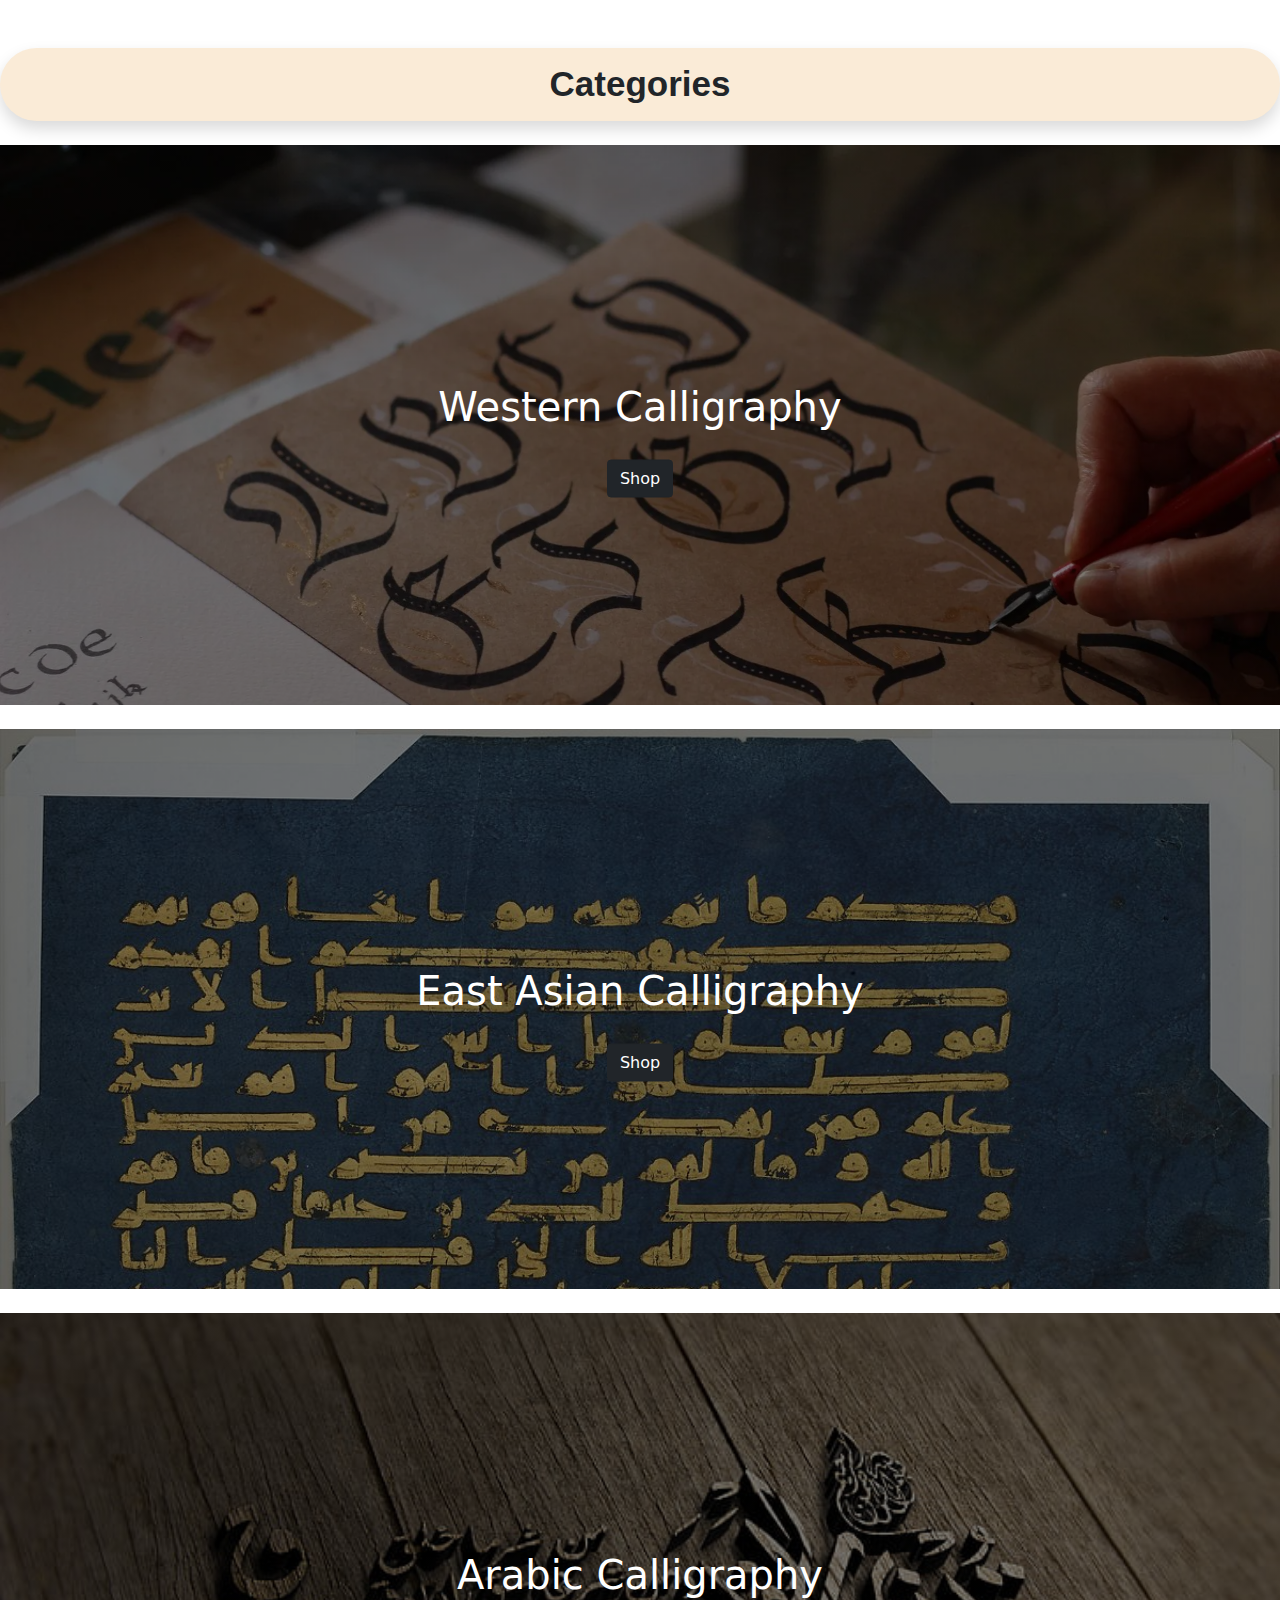
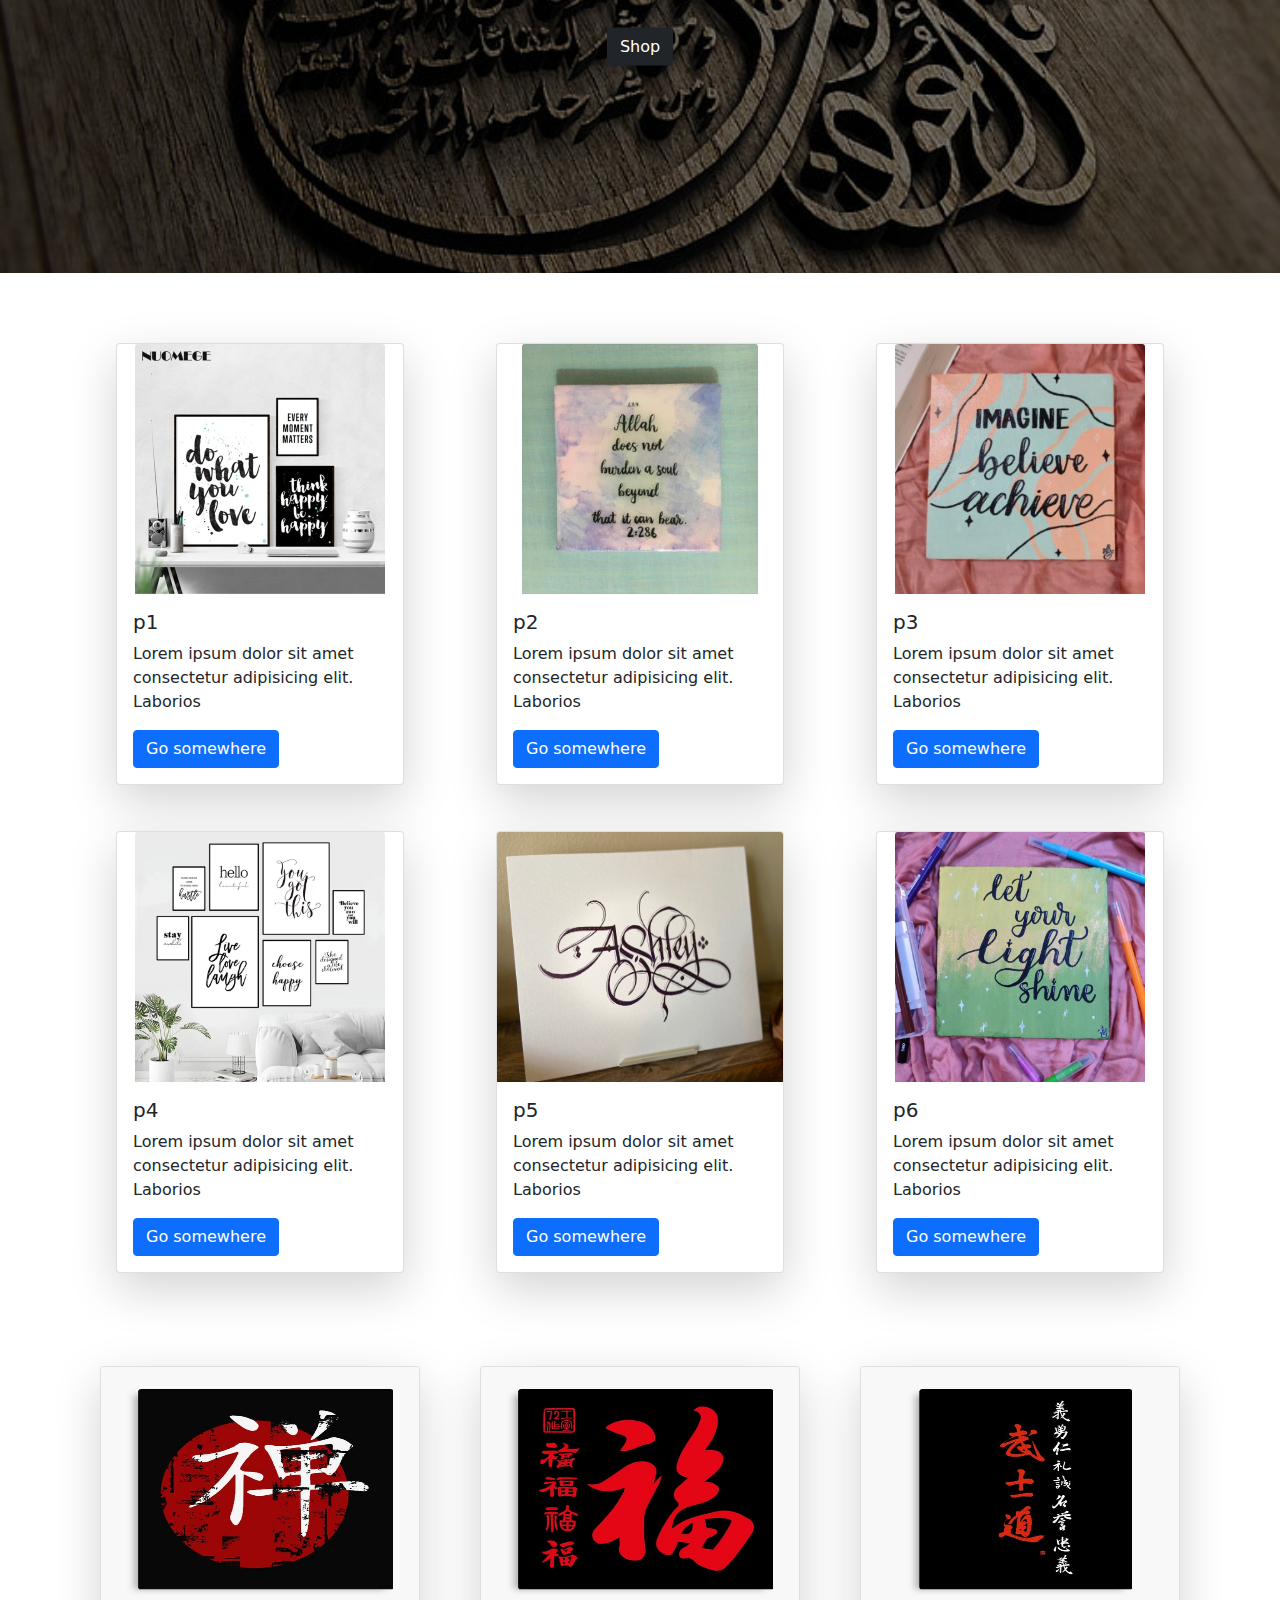
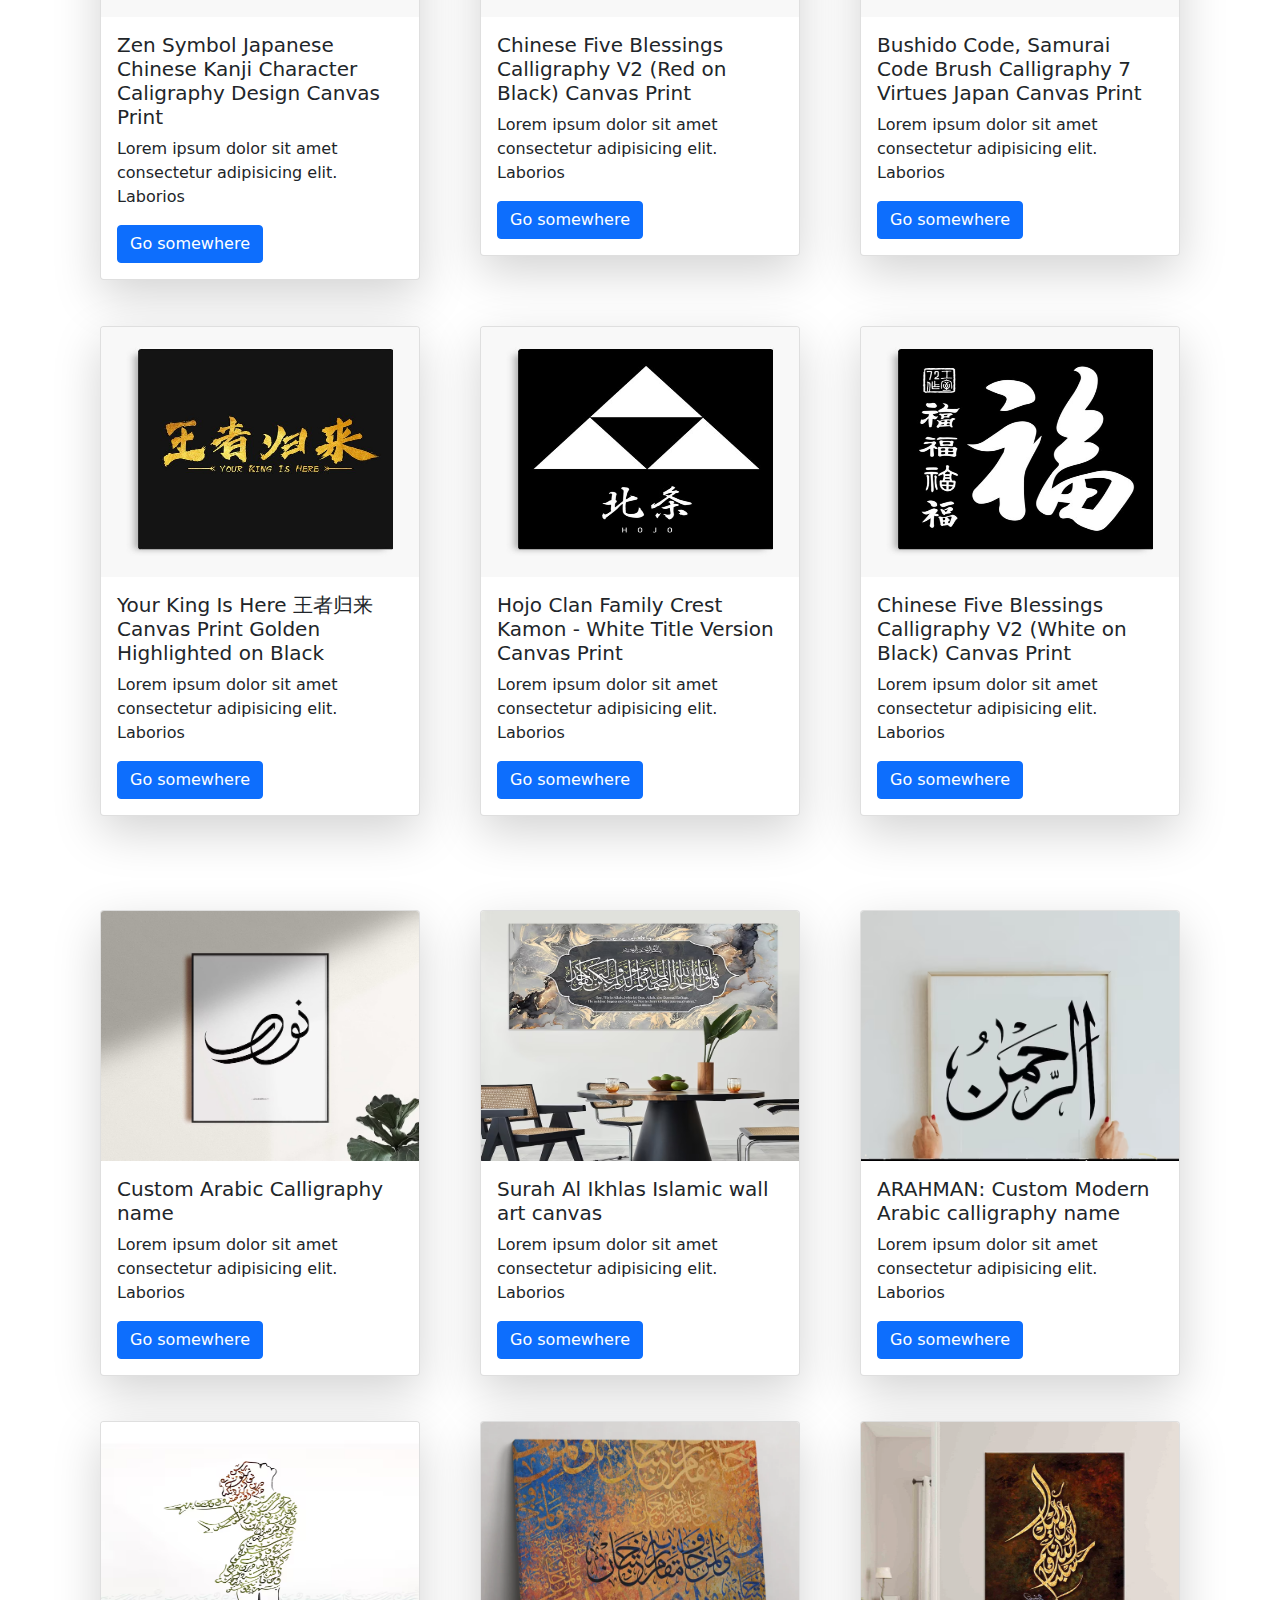
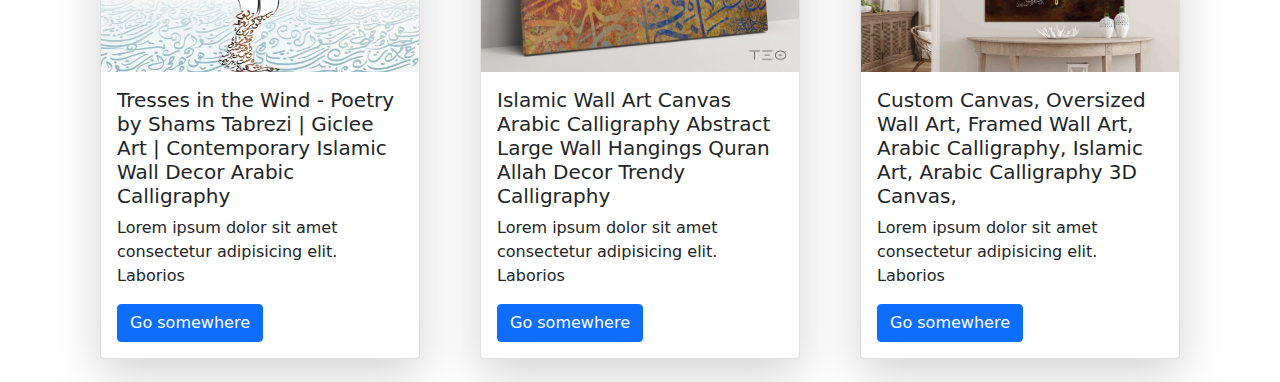
==== index.html @ f590563f "k" ====
<!DOCTYPE html>
<html lang="en">
  <head>
    <meta charset="UTF-8" />
    <meta http-equiv="X-UA-Compatible" content="IE=edge" />
    <meta name="viewport" content="width=device-width, initial-scale=1.0" />
    <title>Cards</title>
    <link rel="stylesheet" href="style.css">
    <link rel="stylesheet" href="bootstrap-5.0.2-dist/css/bootstrap.min.css" />
    <script src="jquery-3.5.1.min.js"></script>
    <script src="https://code.jquery.com/jquery-3.5.1.min.js"></script>
    <script src="bootstrap-5.0.2-dist/js/bootstrap.min.js"></script>
  </head>
  <body>
      <!-- categories start -->
      <section>
        <div class="mt-5 coniner-fluid">
          <div class="head text-center shadow"><b>Categories</b></div>
          <div class="west mt-4 text-center p-5" id="a"><div class="cont"><h1>Western Calligraphy</h1>
            <button class="btn btn-dark">Shop</button></div>
          </div>
          <div class="east mt-4 text-center p-5" id="a"><div class="cont"><h1>East Asian Calligraphy</h1>
          <button  class="btn btn-dark">Shop</button></div>
        </div>
          <div class="arab mt-4 text-center p-5" id="a"><div class="cont"><h1>Arabic Calligraphy</h1>
          <button class="btn btn-dark">Shop</button></div>
        </div>
      </div>
      </section>
      <!-- categories end -->
    <!-- western calligraphy cards start-->
    <section>
      <div class="container mt-5">
        <div class="row" id="card1"></div>
      </div>
      <script>
        $.getJSON("./data/main1.json", (array1)=>{
          let cards1 = document.querySelector("#card1");
        for (let i = 0; i<array1.length; i++) {
          cards1.innerHTML +=
            ` <div class="col-md-4 col-sm-6 pd">
                        <div class="card shadow-lg crs" style="width: 18rem;">
                            <div class="zoom">
        <img src="`+ array1[i].image +
            `" class="card-img-top w-100" style="height:250px" alt="...">
        </div>
        <div class="card-body">
          <h5 class="card-title">` +array1[i].name +
            `</h5>
          <p class="card-text">` + array1[i].des +
            `</p>
          <a class="btn btn-primary">Go somewhere</a>
        </div>
      </div>
      </div>`
        }
        })
      </script>
    </section>
    <!-- western calligraphy cards end -->

    <!-- eastasian calligraphy cards start-->
    <section>
      <div class="container mt-5">
        <div class="row" id="card2"></div>
      </div>
      <script>
        $.getJSON("./data/main2.json", (array2) => {
          let cards2 = document.querySelector("#card2");
          for (let i = 0; i < array2.length; i++) {
            cards2.innerHTML +=
              ` <div class="col-md-4 col-sm-6 pd">
                            <div class="card shadow-lg crs" style="width: 20rem;">
            <img src="` + array2[i].image +
              `" class="card-img-top" style="height:250px" alt="...">
            <div class="card-body">
              <h5 class="card-title">` + array2[i].name +
              `</h5>
              <p class="card-text">` + array2[i].des +
              `</p>
              <a class="btn btn-primary">Go somewhere</a>
            </div>
          </div>
          </div>`;
          }
        });
      </script>
    </section>
    <!-- eastasian calligraphy cards end -->

    <!-- arabic calligraphy cards atart-->
    <section>
      <div class="container mt-5">
        <div class="row" id="card3"></div>
      </div>
      <script>
        $.getJSON("./data/main3.json" , (array3)=>{
          let cards3 = document.querySelector("#card3");
        for (let i = 0; i < array3.length; i++) {
          cards3.innerHTML +=
            ` <div class="col-md-4 col-sm-6 pd">
                            <div class="card shadow-lg crs" style="width: 20rem;">
            <img src="` + array3[i].image +
            `" class="card-img-top" style="height:250px" alt="...">
            <div class="card-body">
              <h5 class="card-title">` + array3[i].name +
            `</h5>
              <p class="card-text">` + array3[i].des +
            `</p>
              <a class="btn btn-primary">Go somewhere</a>
            </div>
          </div>
          </div>`;
        }
        });
        // arabic calligraphy cards end //
       
      </script>
    </section>
  </body>
</html>
---- style.css ----
/* categories css start */
/* html{
    scroll-behavior: smooth;
} */
.head{
    background-color: antiquewhite;
    padding: 10px;
    font-size: 35px;
    font-family: Arial, Helvetica, sans-serif;
    border-radius: 100px;
}
#a{
    /* height: 12rem; */
    /* background-color: blue; */
    height: 35rem;
    background-repeat: no-repeat;
    background-size: cover;
    color:white;
   
}
.west{
    /* background-color: rgb(47, 47, 110); */
    background-image: linear-gradient(rgba(0, 0, 0, 0.5), rgba(0, 0, 0, 0.5)),url('images/west/west.jpg');
    font-size: 50px;
}
.east{
    background-image: linear-gradient(rgba(0, 0, 0, 0.5), rgba(0, 0, 0, 0.5)),url('images/eastasian/east.jpeg');
    font-size: 50px;
}
.arab{
    background-image: linear-gradient(rgba(0, 0, 0, 0.5), rgba(0, 0, 0, 0.5)),url('images/arab/arab.jpg');
    font-size: 50px;
}
.cont{
    position: relative;
    top: 55%;
    left: 50%;
    transform: translate(-50%,-50%);
}
/* .cont2{
    position: relative;
    left: 90%;
} */
 /* categories css end */
 /* cards css start */
 /* .cont{
    padding: 16%;
    position: relative;
    top: 30%;
    background-color: rgb(77, 86, 94);
    height: 20%;
 } */
* {
    margin: 0 auto;
  }
  .crs {
    border-radius: 10px;
    /* border: 1px solid peachpuff; */
    /* position: relative; */
    background-color: beige;
  }
  .pd {
    padding: 2%;
  }
  .zoom:hover{
        /* -ms-transform: scale(1.2); 
        -webkit-transform: scale(1.2); */
         transform: scale(1.1);
         transition: transform 0.25s;
    }
    /* cards css end */
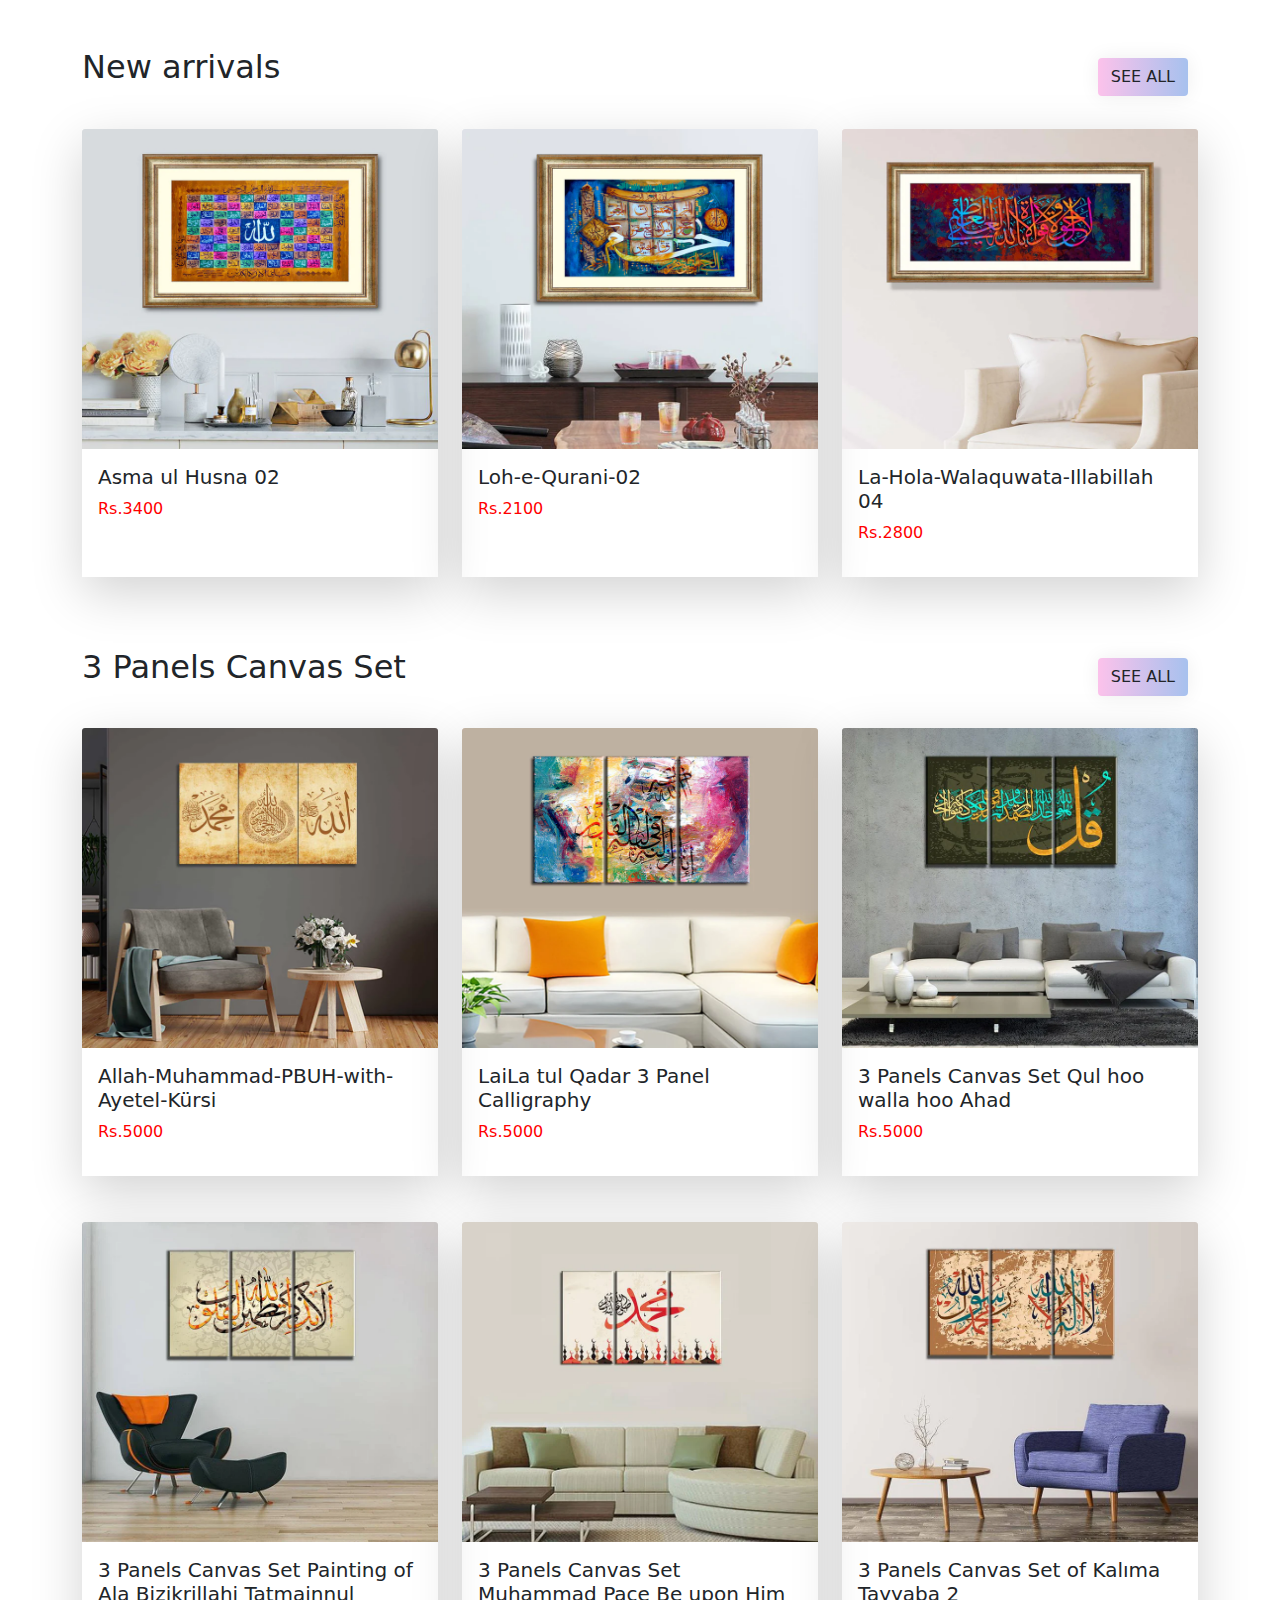
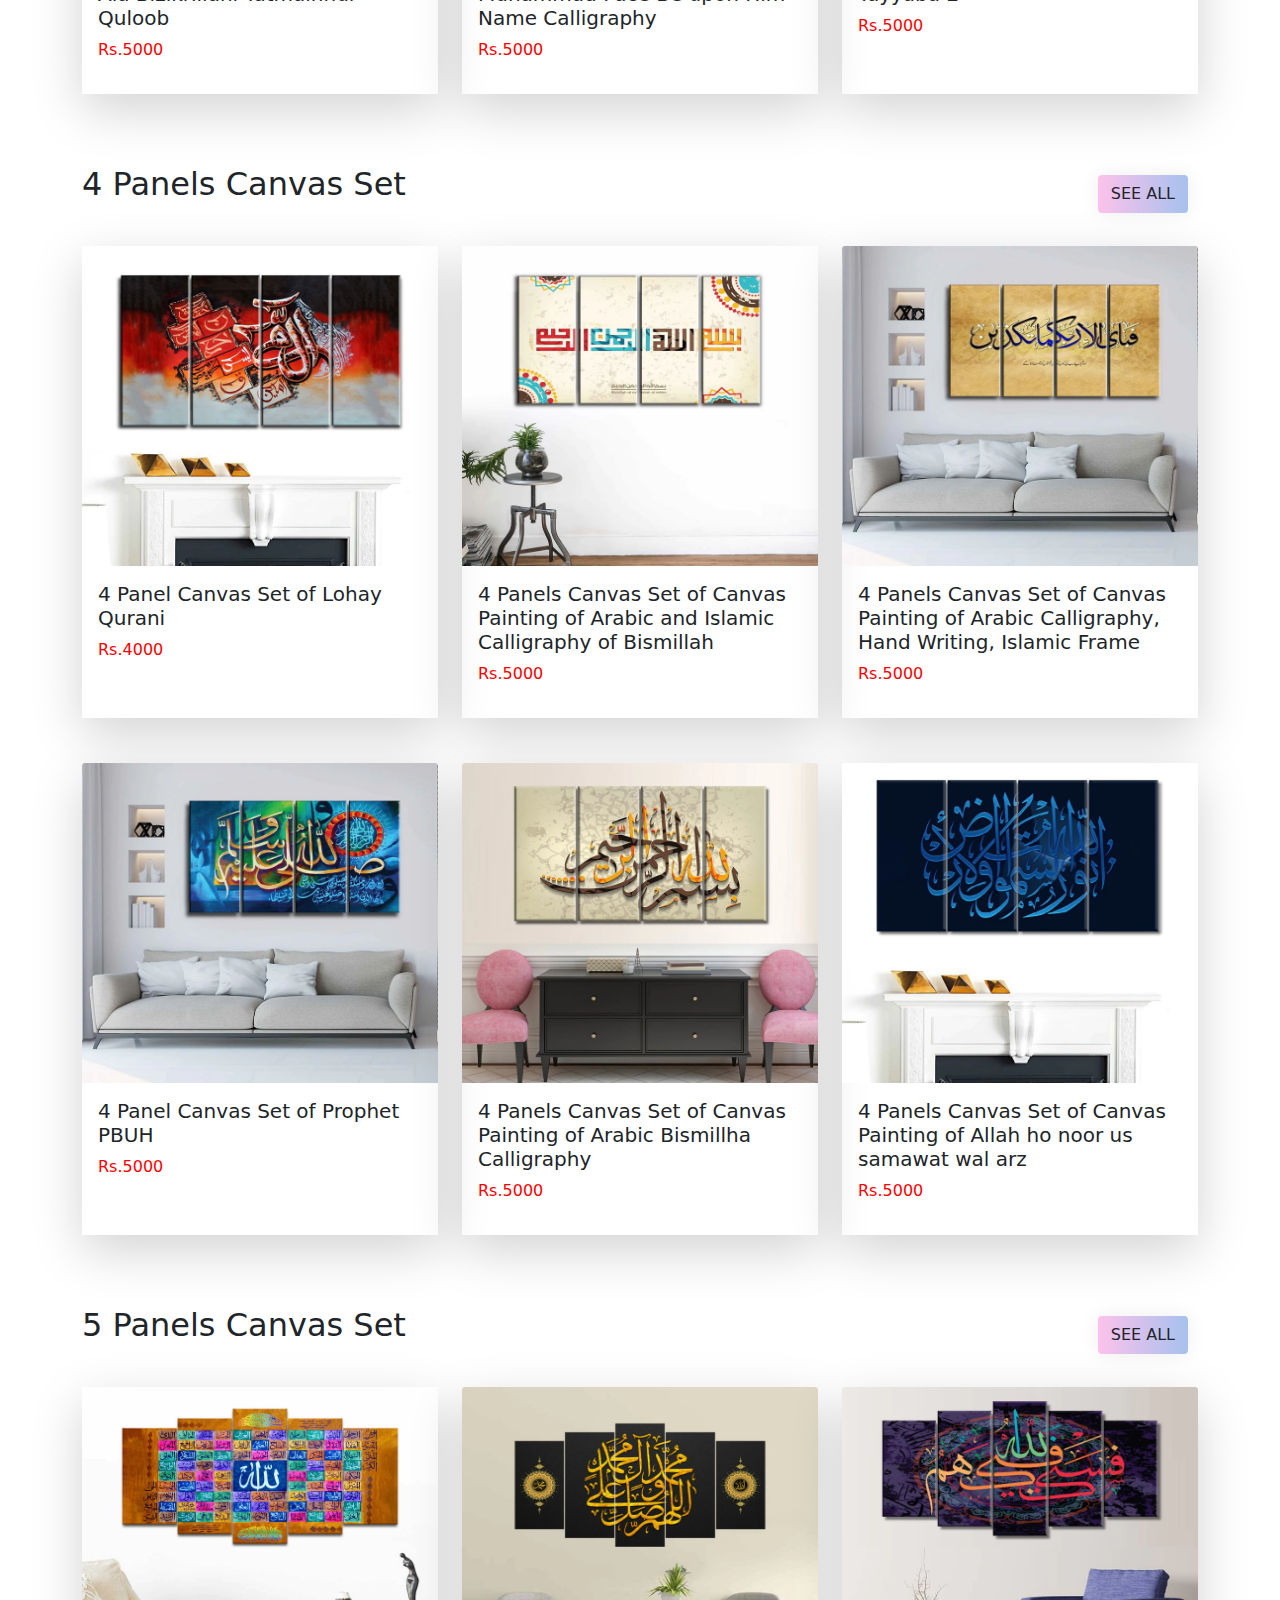
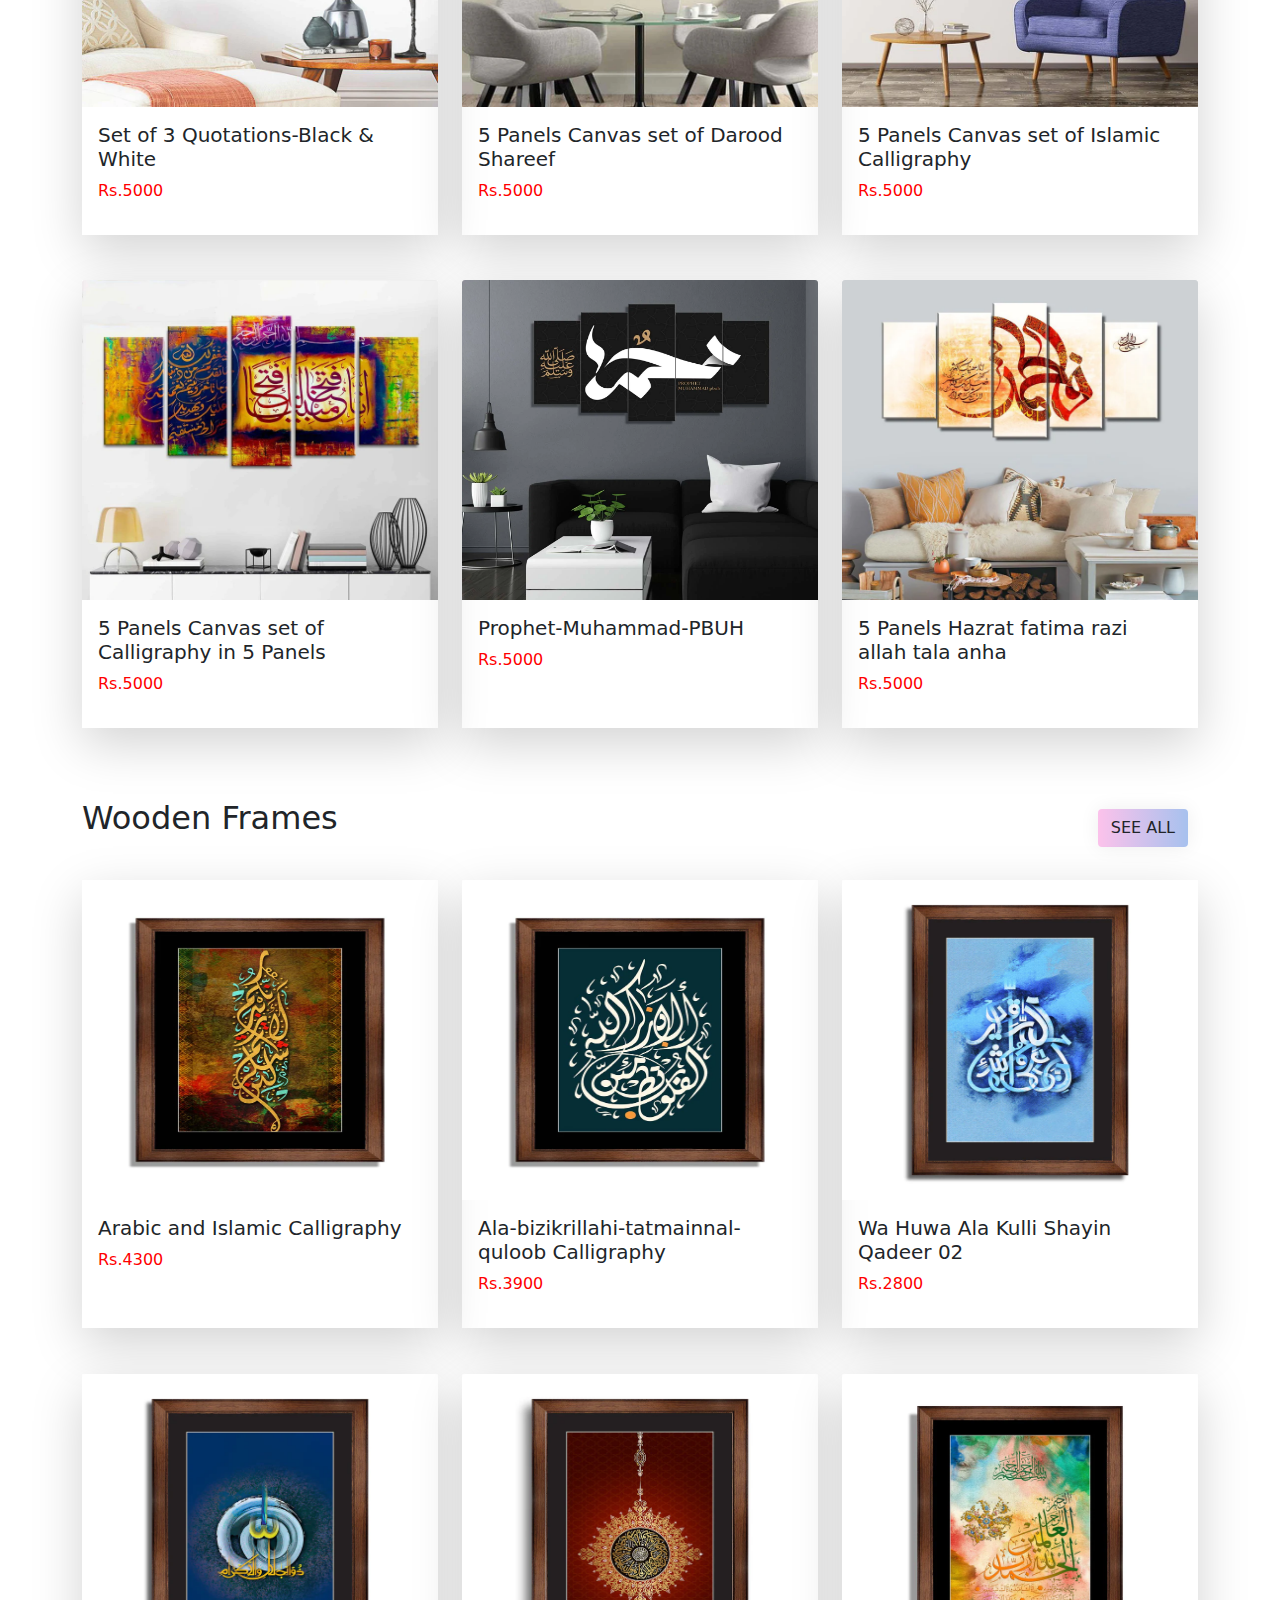
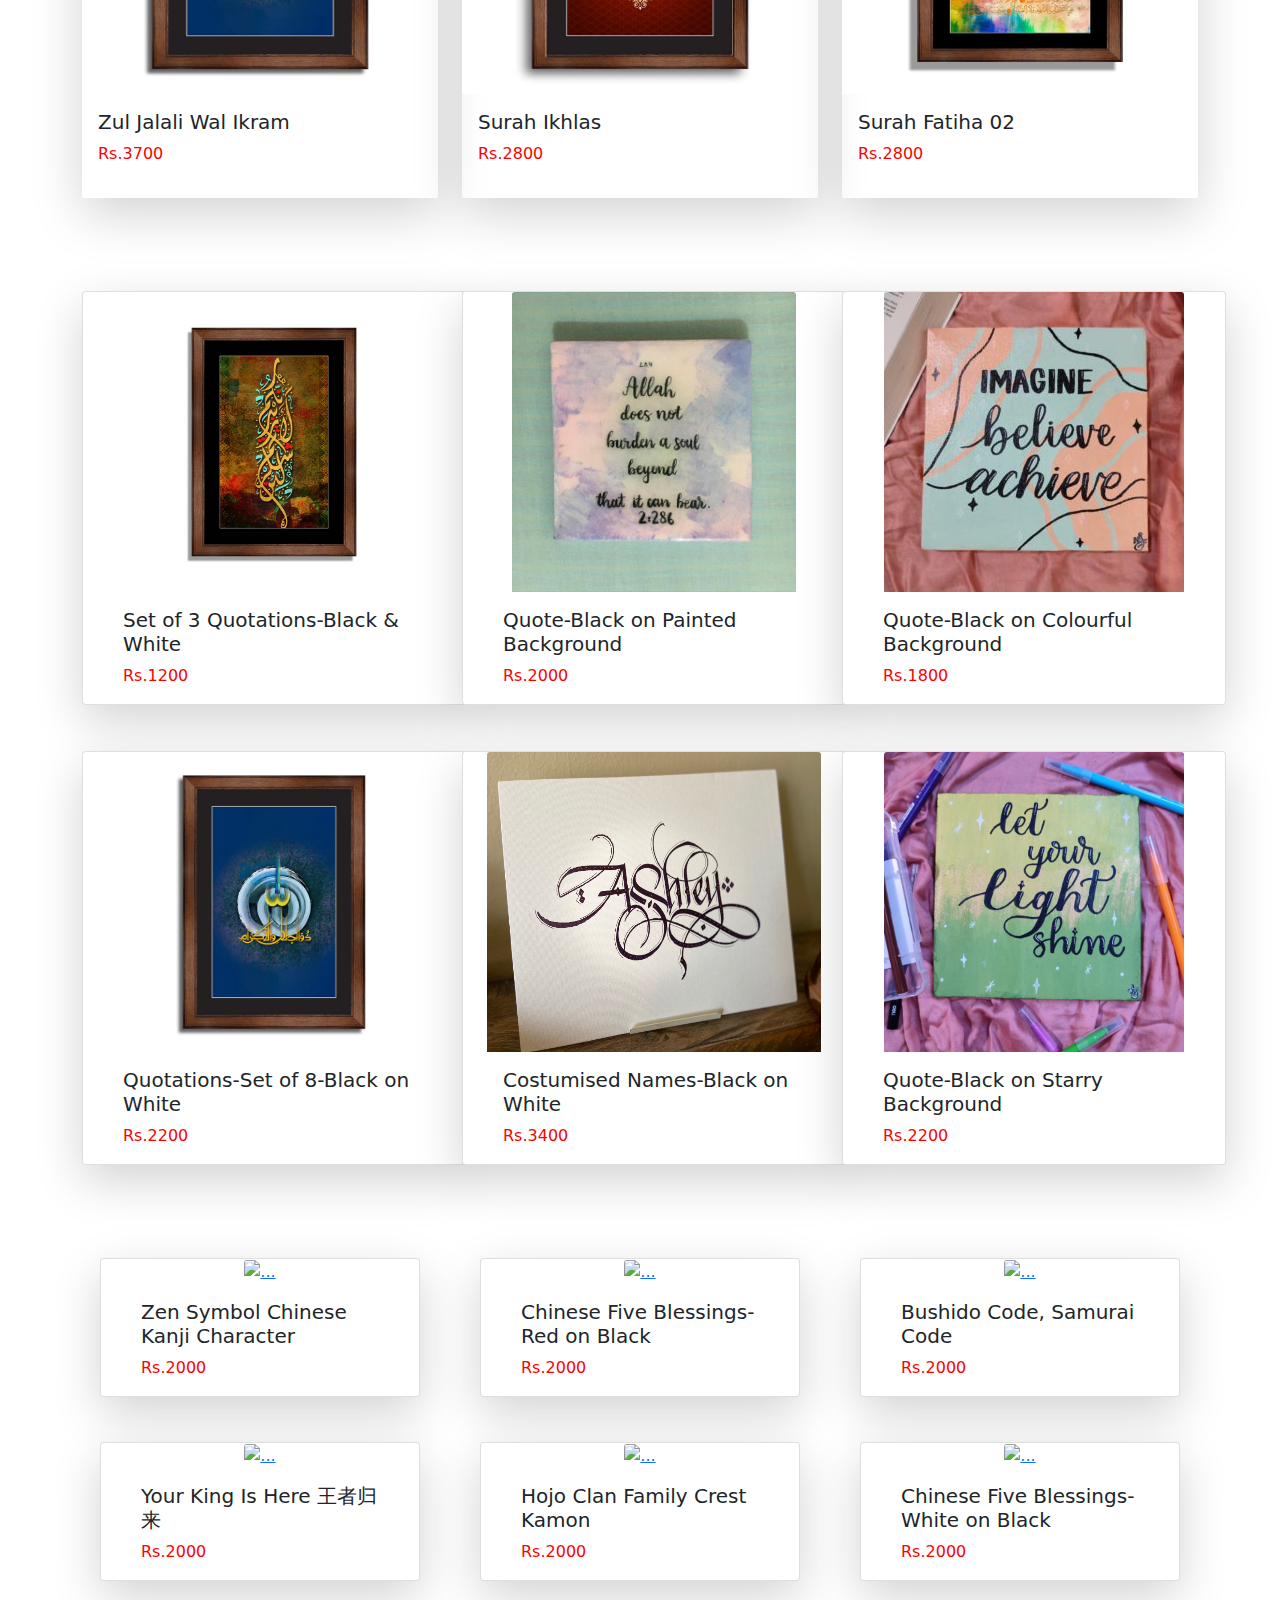
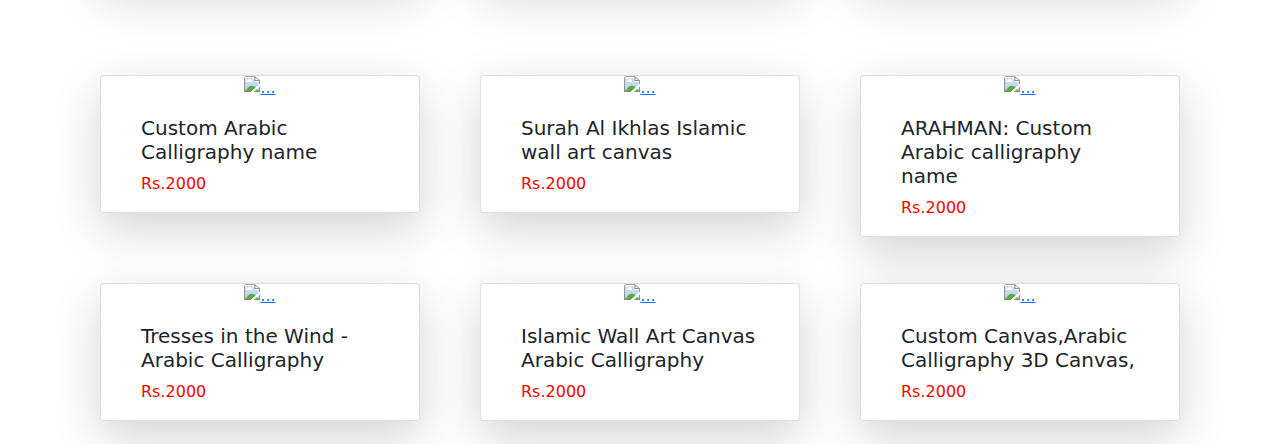
==== commit 5f4462b7: "k" ====
--- a/index.html
+++ b/index.html
@@ -10,26 +10,171 @@
     <script src="jquery-3.5.1.min.js"></script>
     <script src="https://code.jquery.com/jquery-3.5.1.min.js"></script>
     <script src="bootstrap-5.0.2-dist/js/bootstrap.min.js"></script>
+    <script src="jq.js"></script>
   </head>
   <body>
-      <!-- categories start -->
-      <section>
-        <div class="mt-5 coniner-fluid">
-          <div class="head text-center shadow"><b>Categories</b></div>
-          <div class="west mt-4 text-center p-5" id="a"><div class="cont"><h1>Western Calligraphy</h1>
-            <button class="btn btn-dark">Shop</button></div>
-          </div>
-          <div class="east mt-4 text-center p-5" id="a"><div class="cont"><h1>East Asian Calligraphy</h1>
-          <button  class="btn btn-dark">Shop</button></div>
-        </div>
-          <div class="arab mt-4 text-center p-5" id="a"><div class="cont"><h1>Arabic Calligraphy</h1>
-          <button class="btn btn-dark">Shop</button></div>
-        </div>
-      </div>
-      </section>
-      <!-- categories end -->
+    <!-- new arrivals start -->
+    <section id="arrival">
+      <div class="container mt-5">
+        <div class="top"><h2 class="right">New arrivals</h2>
+          <a href="" class="left"><button class="btn bt">See All</button></a></div>
+        <div class="row" id="arrnew"></div>
+      </div>
+      <script>
+        $.getJSON("./data/arrival.json", (arrayar)=>{
+          let arr = document.querySelector("#arrnew");
+        for (let i = 0; i<arrayar.length; i++) {
+          arr.innerHTML +=
+            ` <div class="col-md-4 col-sm-6 pd display">
+                        <div class="shadow-lg" style="width: 25rem;overflow:hidden">
+                  <div class="zoom">
+           <a href=""><img src="`+ arrayar[i].image +
+            `" class="card-img-top w-100" style="height:20rem" alt="..."></a>
+        </div>
+        <div class="card-body container-fluid">
+          <h5>` +arrayar[i].name +
+            `</h5>
+          <p class="color">` + arrayar[i].price +
+            `</p>
+        </div>
+      </div>
+      </div>`
+        }
+        })
+        </script>
+    </section>
+    <!-- new arrivals end -->
+
+    <!-- 3-panel canvas start -->
+    <section id="threepanel">
+      <div class="container mt-5">
+        <div class="top"><h2 class="right">3 Panels Canvas Set</h2>
+          <a href="" class="left"><button class="btn bt">See All</button></a></div>
+        <div class="row" id="three"></div>
+      </div>
+      <script>
+        $.getJSON("./data/threepanel.json", (arraythree)=>{
+          let three = document.querySelector("#three");
+        for (let i = 0; i<arraythree.length; i++) {
+          three.innerHTML +=
+            ` <div class="col-md-4 col-sm-6 pd display">
+                        <div class="shadow-lg" style="width: 25rem;overflow:hidden">
+                  <div class="zoom">
+           <a href=""><img src="`+ arraythree[i].image +
+            `" class="card-img-top w-100" style="height:20rem" alt="..."></a>
+        </div>
+        <div class="card-body container-fluid">
+          <h5>` +arraythree[i].name +
+            `</h5>
+          <p class="color">` + arraythree[i].price +
+            `</p>
+        </div>
+      </div>
+      </div>`
+        }
+        })
+        </script>
+    </section>
+    <!-- 3-panel canvas end -->
+
+    <!-- 4-panel canvas start -->
+    <section id="fourpanel">
+      <div class="container mt-5">
+        <div class="top"><h2 class="right">4 Panels Canvas Set</h2>
+          <a href="" class="left"><button class="btn bt">See All</button></a></div>
+        <div class="row" id="four"></div>
+      </div>
+      <script>
+        $.getJSON("./data/fourpanel.json", (arrayfour)=>{
+          let four = document.querySelector("#four");
+        for (let i = 0; i<arrayfour.length; i++) {
+          four.innerHTML +=
+            ` <div class="col-md-4 col-sm-6 pd display">
+                        <div class="shadow-lg" style="width: 25rem;overflow:hidden">
+                  <div class="zoom">
+           <a href=""><img src="`+ arrayfour[i].image +
+            `" class="card-img-top w-100" style="height:20rem" alt="..."></a>
+        </div>
+        <div class="card-body container-fluid">
+          <h5>` +arrayfour[i].name +
+            `</h5>
+          <p class="color">` + arrayfour[i].price +
+            `</p>
+        </div>
+      </div>
+      </div>`
+        }
+        })
+        </script>
+    </section>
+    <!-- 4-panel canvas end -->
+
+    <!-- 5-panel-canvas start -->
+    <section id="fivepanel">
+      <div class="container mt-5">
+        <div class="top"><h2 class="right">5 Panels Canvas Set</h2>
+          <a href="" class="left"><button class="btn bt">See All</button></a></div>
+        <div class="row" id="five"></div>
+      </div>
+      <script>
+        $.getJSON("./data/fivepanel.json", (arrayfive)=>{
+          let five = document.querySelector("#five");
+        for (let i = 0; i<arrayfive.length; i++) {
+          five.innerHTML +=
+            ` <div class="col-md-4 col-sm-6 pd display">
+                        <div class="shadow-lg" style="width: 25rem;overflow:hidden">
+                  <div class="zoom">
+           <a href=""><img src="`+ arrayfive[i].image +
+            `" class="card-img-top w-100" style="height:20rem" alt="..."></a>
+        </div>
+        <div class="card-body container-fluid">
+          <h5>` +arrayfive[i].name +
+            `</h5>
+          <p class="color">` + arrayfive[i].price +
+            `</p>
+        </div>
+      </div>
+      </div>`
+        }
+        })
+        </script>
+    </section>
+    <!-- 5-panel canvas end -->
+
+    <!--wooden frames start  -->
+    <section id="wooden">
+      <div class="container mt-5">
+        <div class="top"><h2 class="right">Wooden Frames</h2>
+          <a href="" class="left"><button class="btn bt">See All</button></a></div>
+        <div class="row" id="wood"></div>
+      </div>
+      <script>
+        $.getJSON("./data/wood.json", (arraywood)=>{
+          let wood = document.querySelector("#wood");
+        for (let i = 0; i<arraywood.length; i++) {
+          wood.innerHTML +=
+            ` <div class="col-md-4 col-sm-6 pd display">
+                        <div class="shadow-lg" style="width: 25rem;overflow:hidden">
+                  <div class="zoom">
+           <a href=""><img src="`+ arraywood[i].image +
+            `" class="card-img-top w-100" style="height:20rem" alt="..."></a>
+        </div>
+        <div class="card-body container-fluid">
+          <h5>` +arraywood[i].name +
+            `</h5>
+          <p class="color">` + arraywood[i].price +
+            `</p>
+        </div>
+      </div>
+      </div>`
+        }
+        })
+        </script>
+    </section>
+    <!-- wooden frames end -->
+
     <!-- western calligraphy cards start-->
-    <section>
+    <section id="west">
       <div class="container mt-5">
         <div class="row" id="card1"></div>
       </div>
@@ -39,17 +184,16 @@
         for (let i = 0; i<array1.length; i++) {
           cards1.innerHTML +=
             ` <div class="col-md-4 col-sm-6 pd">
-                        <div class="card shadow-lg crs" style="width: 18rem;">
-                            <div class="zoom">
-        <img src="`+ array1[i].image +
-            `" class="card-img-top w-100" style="height:250px" alt="...">
-        </div>
-        <div class="card-body">
+                        <div class="container card shadow-lg" style="width: 24rem;overflow:hidden">
+                  <div class="zoom">
+           <a href=""><img src="`+ array1[i].image +
+            `" class="card-img-top w-100" style="height:300px" alt="..."></a>
+        </div>
+        <div class="card-body container-fluid">
           <h5 class="card-title">` +array1[i].name +
             `</h5>
-          <p class="card-text">` + array1[i].des +
-            `</p>
-          <a class="btn btn-primary">Go somewhere</a>
+          <p class="card-text color">` + array1[i].price +
+            `</p>
         </div>
       </div>
       </div>`
@@ -60,7 +204,7 @@
     <!-- western calligraphy cards end -->
 
     <!-- eastasian calligraphy cards start-->
-    <section>
+    <section id="east">
       <div class="container mt-5">
         <div class="row" id="card2"></div>
       </div>
@@ -70,15 +214,14 @@
           for (let i = 0; i < array2.length; i++) {
             cards2.innerHTML +=
               ` <div class="col-md-4 col-sm-6 pd">
-                            <div class="card shadow-lg crs" style="width: 20rem;">
-            <img src="` + array2[i].image +
-              `" class="card-img-top" style="height:250px" alt="...">
-            <div class="card-body">
+                            <div class="container card shadow-lg" style="width: 20rem;">
+                <a href=""><img src="` + array2[i].image +
+              `" class="card-img-top" style="height:250px" alt="..."></a>
+            <div class="card-body container-fluid">
               <h5 class="card-title">` + array2[i].name +
               `</h5>
-              <p class="card-text">` + array2[i].des +
+              <p class="card-text color">` + array2[i].price +
               `</p>
-              <a class="btn btn-primary">Go somewhere</a>
             </div>
           </div>
           </div>`;
@@ -89,25 +232,24 @@
     <!-- eastasian calligraphy cards end -->
 
     <!-- arabic calligraphy cards atart-->
-    <section>
+    <section id="arab">
       <div class="container mt-5">
         <div class="row" id="card3"></div>
       </div>
       <script>
         $.getJSON("./data/main3.json" , (array3)=>{
           let cards3 = document.querySelector("#card3");
-        for (let i = 0; i < array3.length; i++) {
+        for (let i = 0; i < array3.length; i++){
           cards3.innerHTML +=
             ` <div class="col-md-4 col-sm-6 pd">
-                            <div class="card shadow-lg crs" style="width: 20rem;">
-            <img src="` + array3[i].image +
-            `" class="card-img-top" style="height:250px" alt="...">
-            <div class="card-body">
+                            <div class="container card shadow-lg" style="width: 20rem;">
+                <a href=""><img src="` + array3[i].image +
+            `" class="card-img-top" style="height:250px" alt="..."></a>
+            <div class="card-body container-fluid">
               <h5 class="card-title">` + array3[i].name +
             `</h5>
-              <p class="card-text">` + array3[i].des +
-            `</p>
-              <a class="btn btn-primary">Go somewhere</a>
+              <p class="card-text color">` + array3[i].price +
+            `</p>
             </div>
           </div>
           </div>`;
--- a/style.css
+++ b/style.css
@@ -1,63 +1,10 @@
-/* categories css start */
-/* html{
-    scroll-behavior: smooth;
-} */
-.head{
-    background-color: antiquewhite;
-    padding: 10px;
-    font-size: 35px;
-    font-family: Arial, Helvetica, sans-serif;
-    border-radius: 100px;
-}
-#a{
-    /* height: 12rem; */
-    /* background-color: blue; */
-    height: 35rem;
-    background-repeat: no-repeat;
-    background-size: cover;
-    color:white;
-   
-}
-.west{
-    /* background-color: rgb(47, 47, 110); */
-    background-image: linear-gradient(rgba(0, 0, 0, 0.5), rgba(0, 0, 0, 0.5)),url('images/west/west.jpg');
-    font-size: 50px;
-}
-.east{
-    background-image: linear-gradient(rgba(0, 0, 0, 0.5), rgba(0, 0, 0, 0.5)),url('images/eastasian/east.jpeg');
-    font-size: 50px;
-}
-.arab{
-    background-image: linear-gradient(rgba(0, 0, 0, 0.5), rgba(0, 0, 0, 0.5)),url('images/arab/arab.jpg');
-    font-size: 50px;
-}
-.cont{
-    position: relative;
-    top: 55%;
-    left: 50%;
-    transform: translate(-50%,-50%);
-}
-/* .cont2{
-    position: relative;
-    left: 90%;
-} */
- /* categories css end */
  /* cards css start */
- /* .cont{
-    padding: 16%;
-    position: relative;
-    top: 30%;
-    background-color: rgb(77, 86, 94);
-    height: 20%;
- } */
 * {
     margin: 0 auto;
   }
-  .crs {
-    border-radius: 10px;
-    /* border: 1px solid peachpuff; */
-    /* position: relative; */
-    background-color: beige;
+  .display{
+     display: flex;
+     justify-content: space-evenly;
   }
   .pd {
     padding: 2%;
@@ -67,5 +14,40 @@
         -webkit-transform: scale(1.2); */
          transform: scale(1.1);
          transition: transform 0.25s;
+         overflow: hidden;
     }
-    /* cards css end */+    .color{
+        color: red;
+    }
+    /* card css end */
+    .bt{
+      margin: 10px;
+      padding: 30px;
+      text-align: center;
+      text-transform: uppercase;
+      transition: 0.5s;
+      background-size: 200% auto;
+      color: white;
+     /* text-shadow: 0px 0px 10px rgba(0,0,0,0.2);*/
+      box-shadow: 0 0 20px #eee;
+      border-radius: 10px;
+      background-image: linear-gradient(to right, #fbc2eb 0%, #a6c1ee 51%, #fbc2eb 100%);
+    }
+    .btn:hover {
+      background-position: right center; /* change the direction of the change here */
+    }
+    .top{
+      display: flex;
+    }
+    .left{
+      width: 50%;
+      text-align-last:end;
+    }
+    .right{
+      width: 50%;
+      text-align-last: left ;
+    }
+    /* display block/none css start */
+    /* #west,#east,#arab{
+      display: none;
+    } */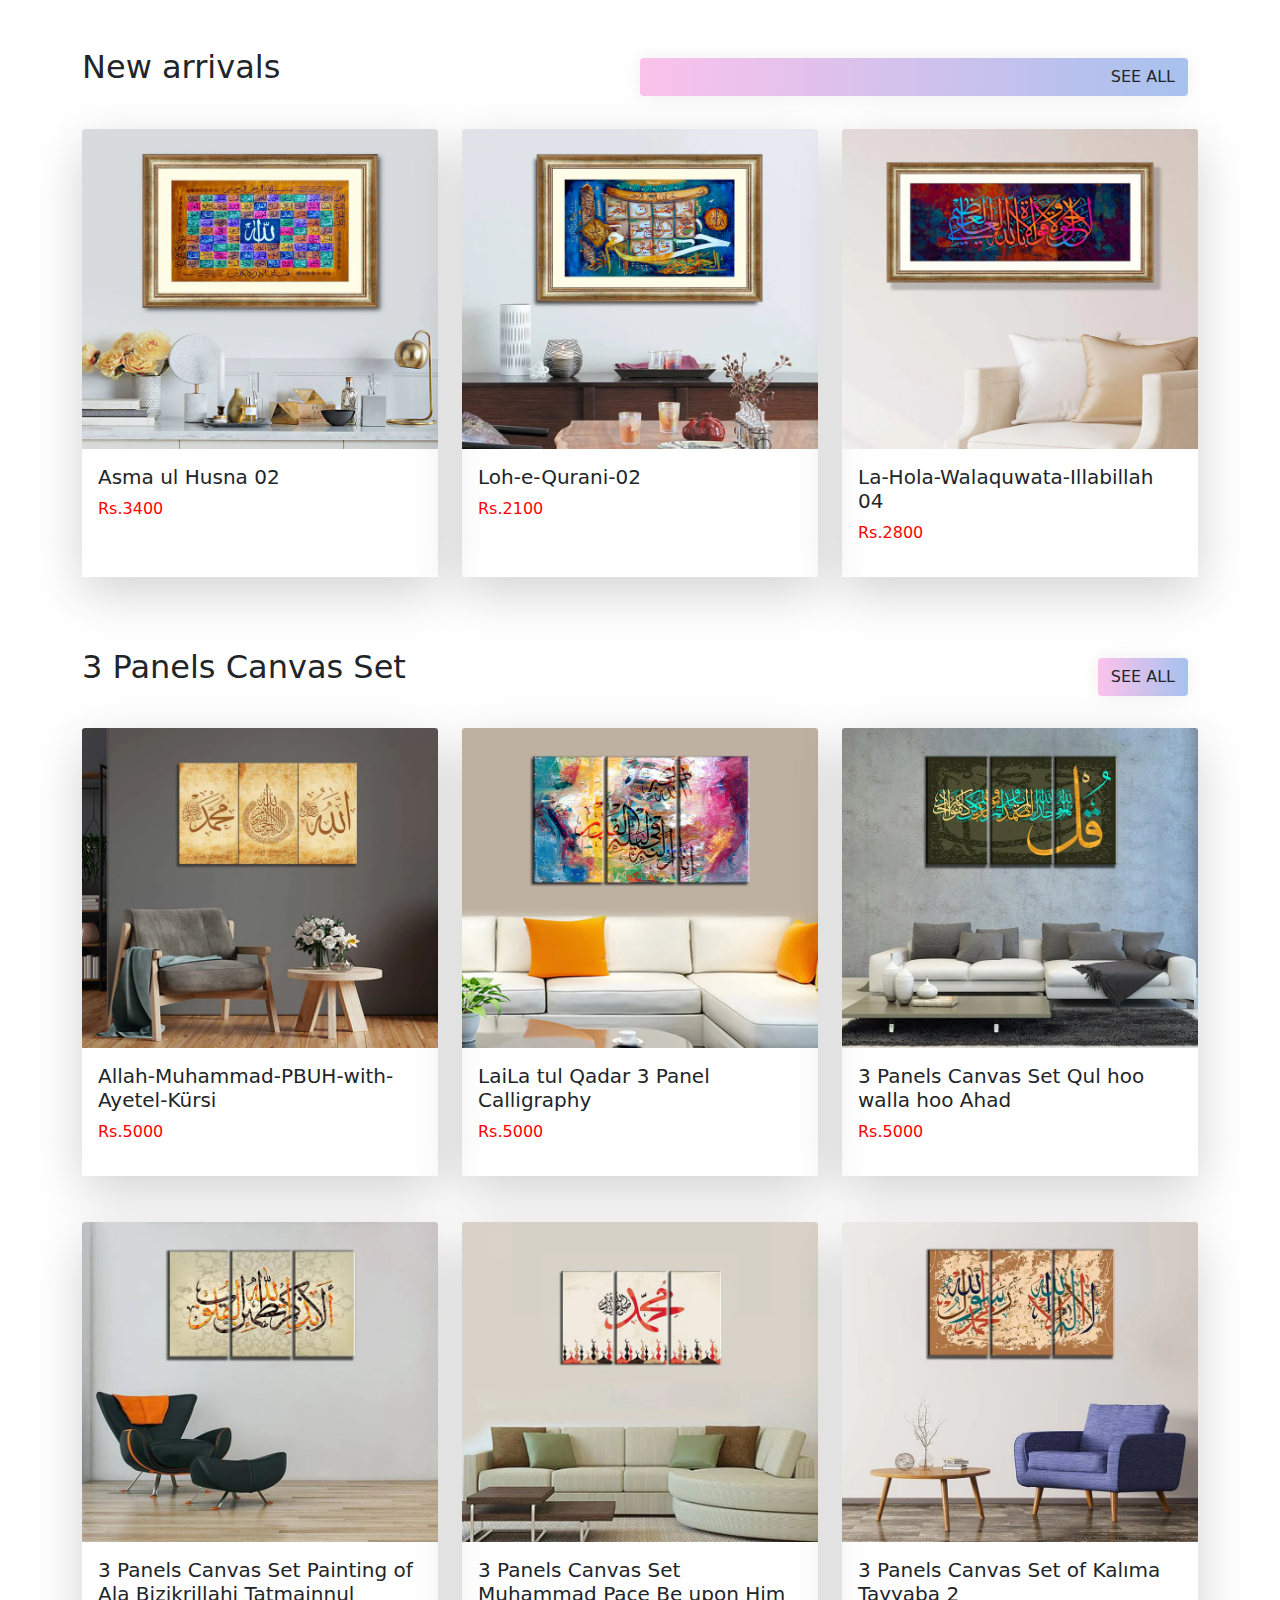
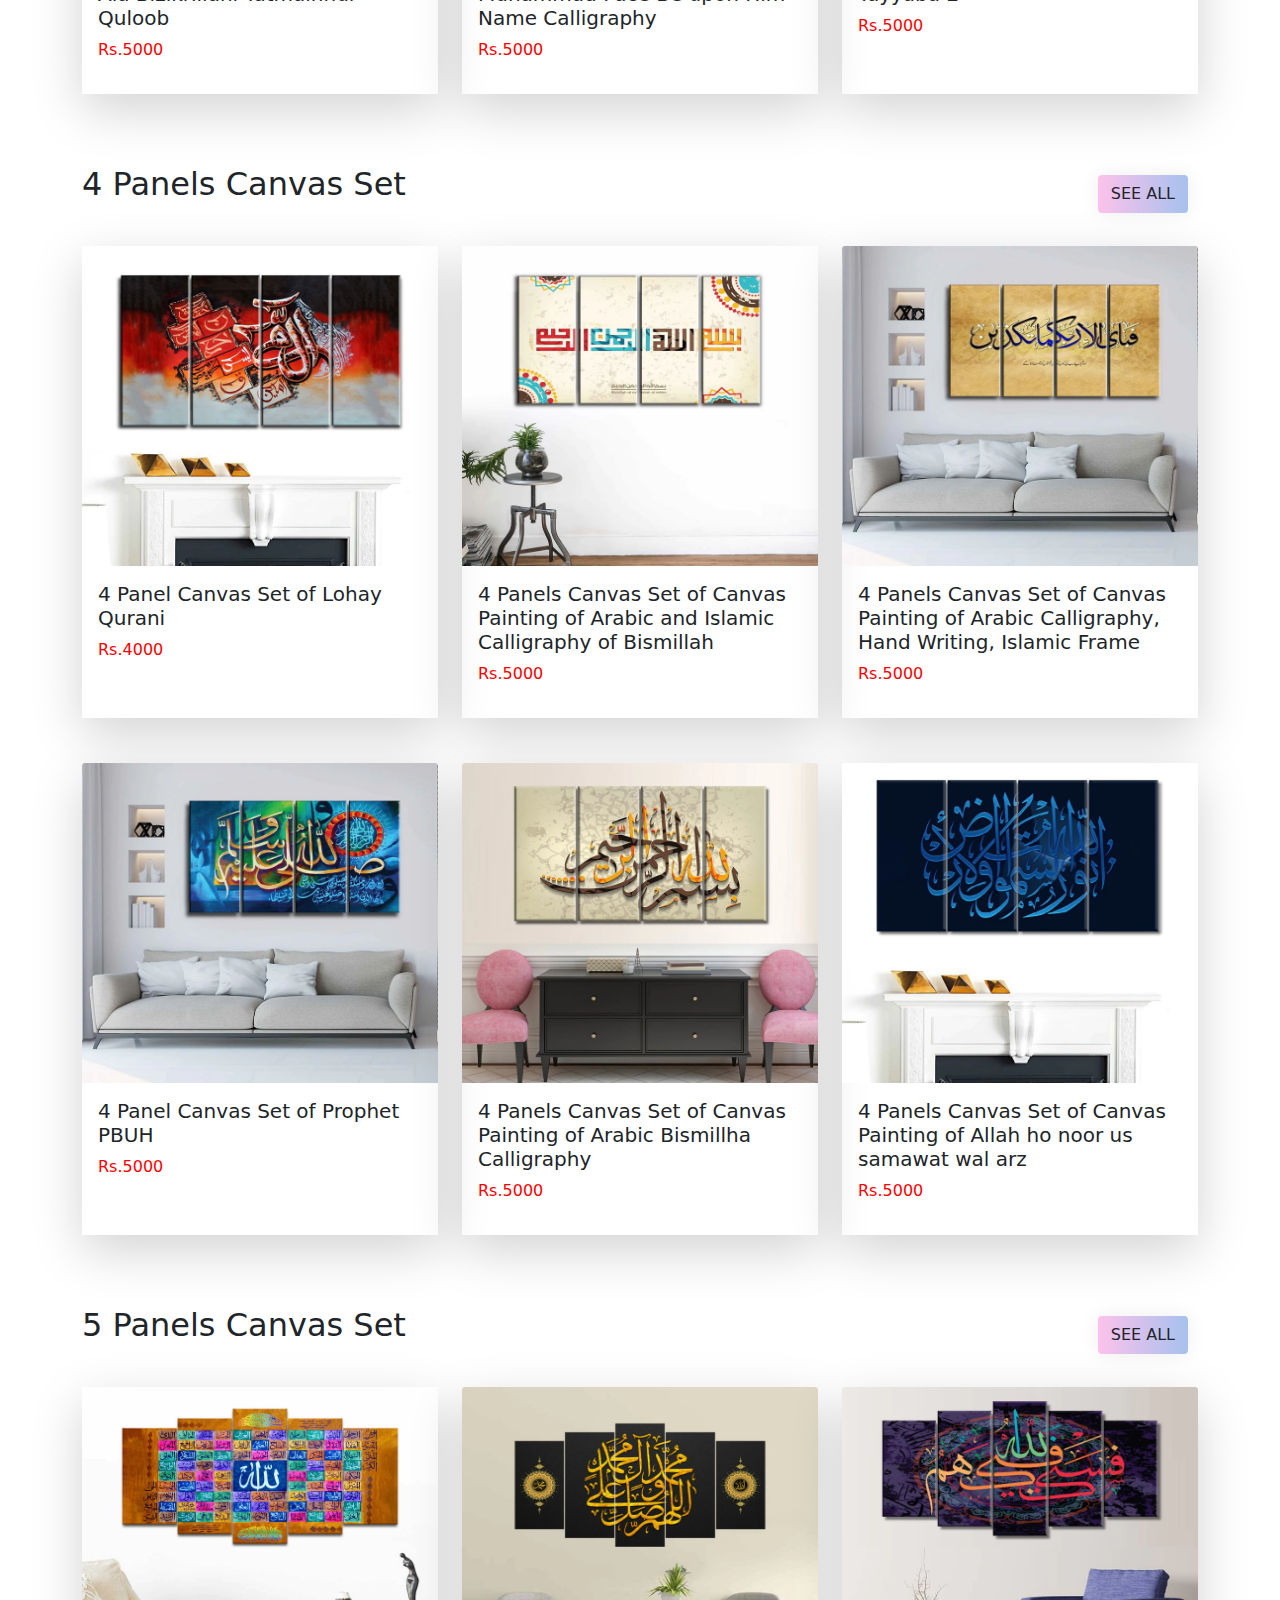
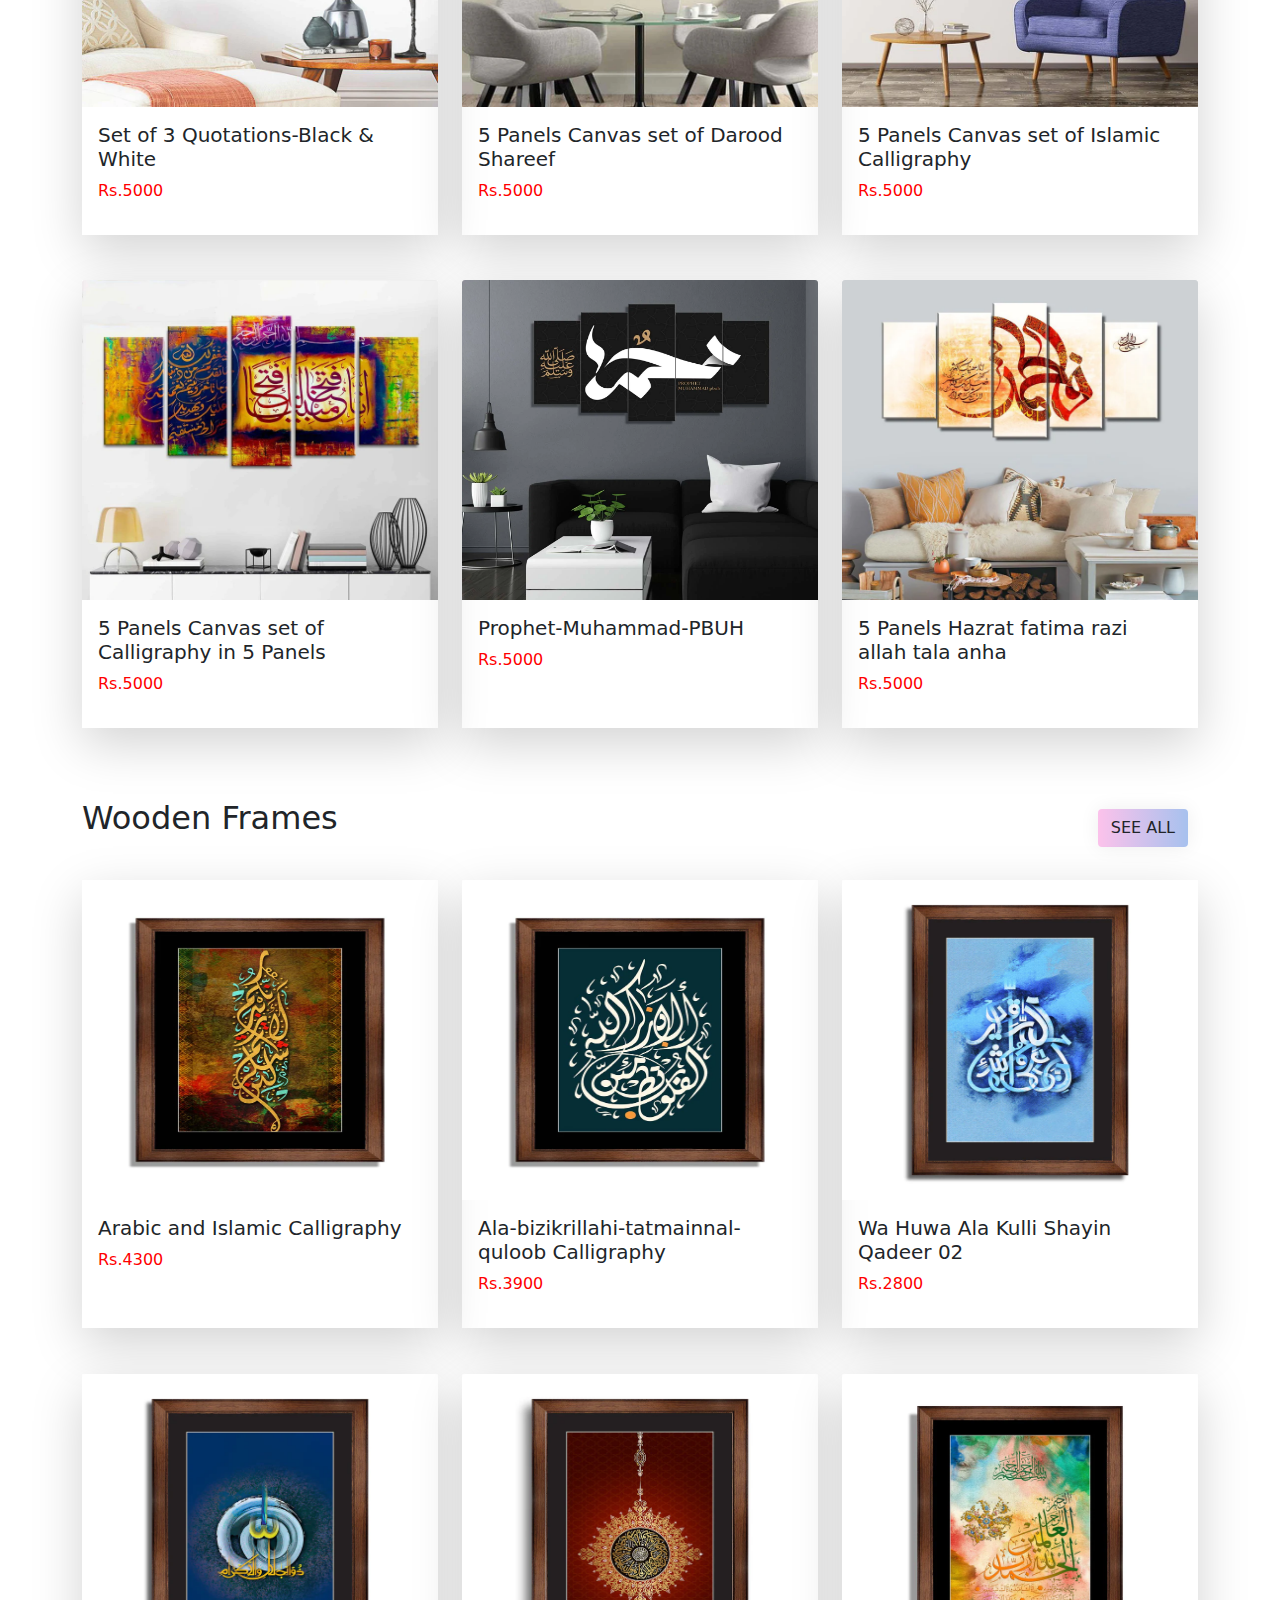
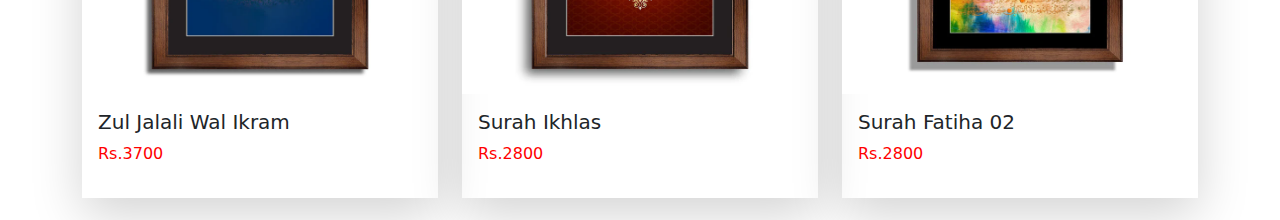
==== commit 52012652: "k" ====
--- a/index.html
+++ b/index.html
@@ -10,14 +10,16 @@
     <script src="jquery-3.5.1.min.js"></script>
     <script src="https://code.jquery.com/jquery-3.5.1.min.js"></script>
     <script src="bootstrap-5.0.2-dist/js/bootstrap.min.js"></script>
-    <script src="jq.js"></script>
   </head>
   <body>
     <!-- new arrivals start -->
+ 
     <section id="arrival">
       <div class="container mt-5">
-        <div class="top"><h2 class="right">New arrivals</h2>
-          <a href="" class="left"><button class="btn bt">See All</button></a></div>
+        <div class="top">
+          <h2 class="right">New arrivals</h2>
+          <button id="btarr" class="btn bt left">See All</button>
+        </div>
         <div class="row" id="arrnew"></div>
       </div>
       <script>
@@ -173,91 +175,41 @@
     </section>
     <!-- wooden frames end -->
 
-    <!-- western calligraphy cards start-->
-    <section id="west">
-      <div class="container mt-5">
-        <div class="row" id="card1"></div>
-      </div>
-      <script>
-        $.getJSON("./data/main1.json", (array1)=>{
-          let cards1 = document.querySelector("#card1");
-        for (let i = 0; i<array1.length; i++) {
-          cards1.innerHTML +=
-            ` <div class="col-md-4 col-sm-6 pd">
-                        <div class="container card shadow-lg" style="width: 24rem;overflow:hidden">
-                  <div class="zoom">
-           <a href=""><img src="`+ array1[i].image +
-            `" class="card-img-top w-100" style="height:300px" alt="..."></a>
-        </div>
-        <div class="card-body container-fluid">
-          <h5 class="card-title">` +array1[i].name +
-            `</h5>
-          <p class="card-text color">` + array1[i].price +
-            `</p>
-        </div>
-      </div>
-      </div>`
-        }
-        })
-      </script>
-    </section>
-    <!-- western calligraphy cards end -->
-
-    <!-- eastasian calligraphy cards start-->
-    <section id="east">
-      <div class="container mt-5">
-        <div class="row" id="card2"></div>
-      </div>
-      <script>
-        $.getJSON("./data/main2.json", (array2) => {
-          let cards2 = document.querySelector("#card2");
-          for (let i = 0; i < array2.length; i++) {
-            cards2.innerHTML +=
-              ` <div class="col-md-4 col-sm-6 pd">
-                            <div class="container card shadow-lg" style="width: 20rem;">
-                <a href=""><img src="` + array2[i].image +
-              `" class="card-img-top" style="height:250px" alt="..."></a>
-            <div class="card-body container-fluid">
-              <h5 class="card-title">` + array2[i].name +
-              `</h5>
-              <p class="card-text color">` + array2[i].price +
-              `</p>
-            </div>
-          </div>
-          </div>`;
+    <script>
+      // new arrival jquery start
+
+      $(document).ready(function(){
+        $("#btarr").click(function(){
+          // $("#arrcard").html();
+          // $("#arrival").hide();
+          // $("#threepanel").hide();
+          // $("#fourpanel").hide();
+          // $("#fivepanel").hide();
+        })
+      })
+
+      // new arrival jquery end
+
+      const oldHtml = $("#arrival").html()
+      $(document).on("click", '#btarr', function(){
+        const currentBtn = $(this)
+        $.ajax({
+          type:"GET",
+          url:"./views/new-arrivals.html",
+          success:function(response) {
+            $('#arrival').html(response)
+            $("section").hide()
+            console.log(currentBtn.parents("section"))
+            $("#arrival").show()
           }
-        });
-      </script>
-    </section>
-    <!-- eastasian calligraphy cards end -->
-
-    <!-- arabic calligraphy cards atart-->
-    <section id="arab">
-      <div class="container mt-5">
-        <div class="row" id="card3"></div>
-      </div>
-      <script>
-        $.getJSON("./data/main3.json" , (array3)=>{
-          let cards3 = document.querySelector("#card3");
-        for (let i = 0; i < array3.length; i++){
-          cards3.innerHTML +=
-            ` <div class="col-md-4 col-sm-6 pd">
-                            <div class="container card shadow-lg" style="width: 20rem;">
-                <a href=""><img src="` + array3[i].image +
-            `" class="card-img-top" style="height:250px" alt="..."></a>
-            <div class="card-body container-fluid">
-              <h5 class="card-title">` + array3[i].name +
-            `</h5>
-              <p class="card-text color">` + array3[i].price +
-            `</p>
-            </div>
-          </div>
-          </div>`;
-        }
-        });
-        // arabic calligraphy cards end //
-       
-      </script>
-    </section>
+        })
+      })
+      $(document).on("click", "#btn-go-back-new-arr", function(){
+        $('#arrival').html(oldHtml)
+        $("section").show()
+      })
+      
+    </script>
+    
   </body>
 </html>
--- a/style.css
+++ b/style.css
@@ -47,7 +47,6 @@
       width: 50%;
       text-align-last: left ;
     }
-    /* display block/none css start */
-    /* #west,#east,#arab{
+    /* #arrcard{
       display: none;
     } */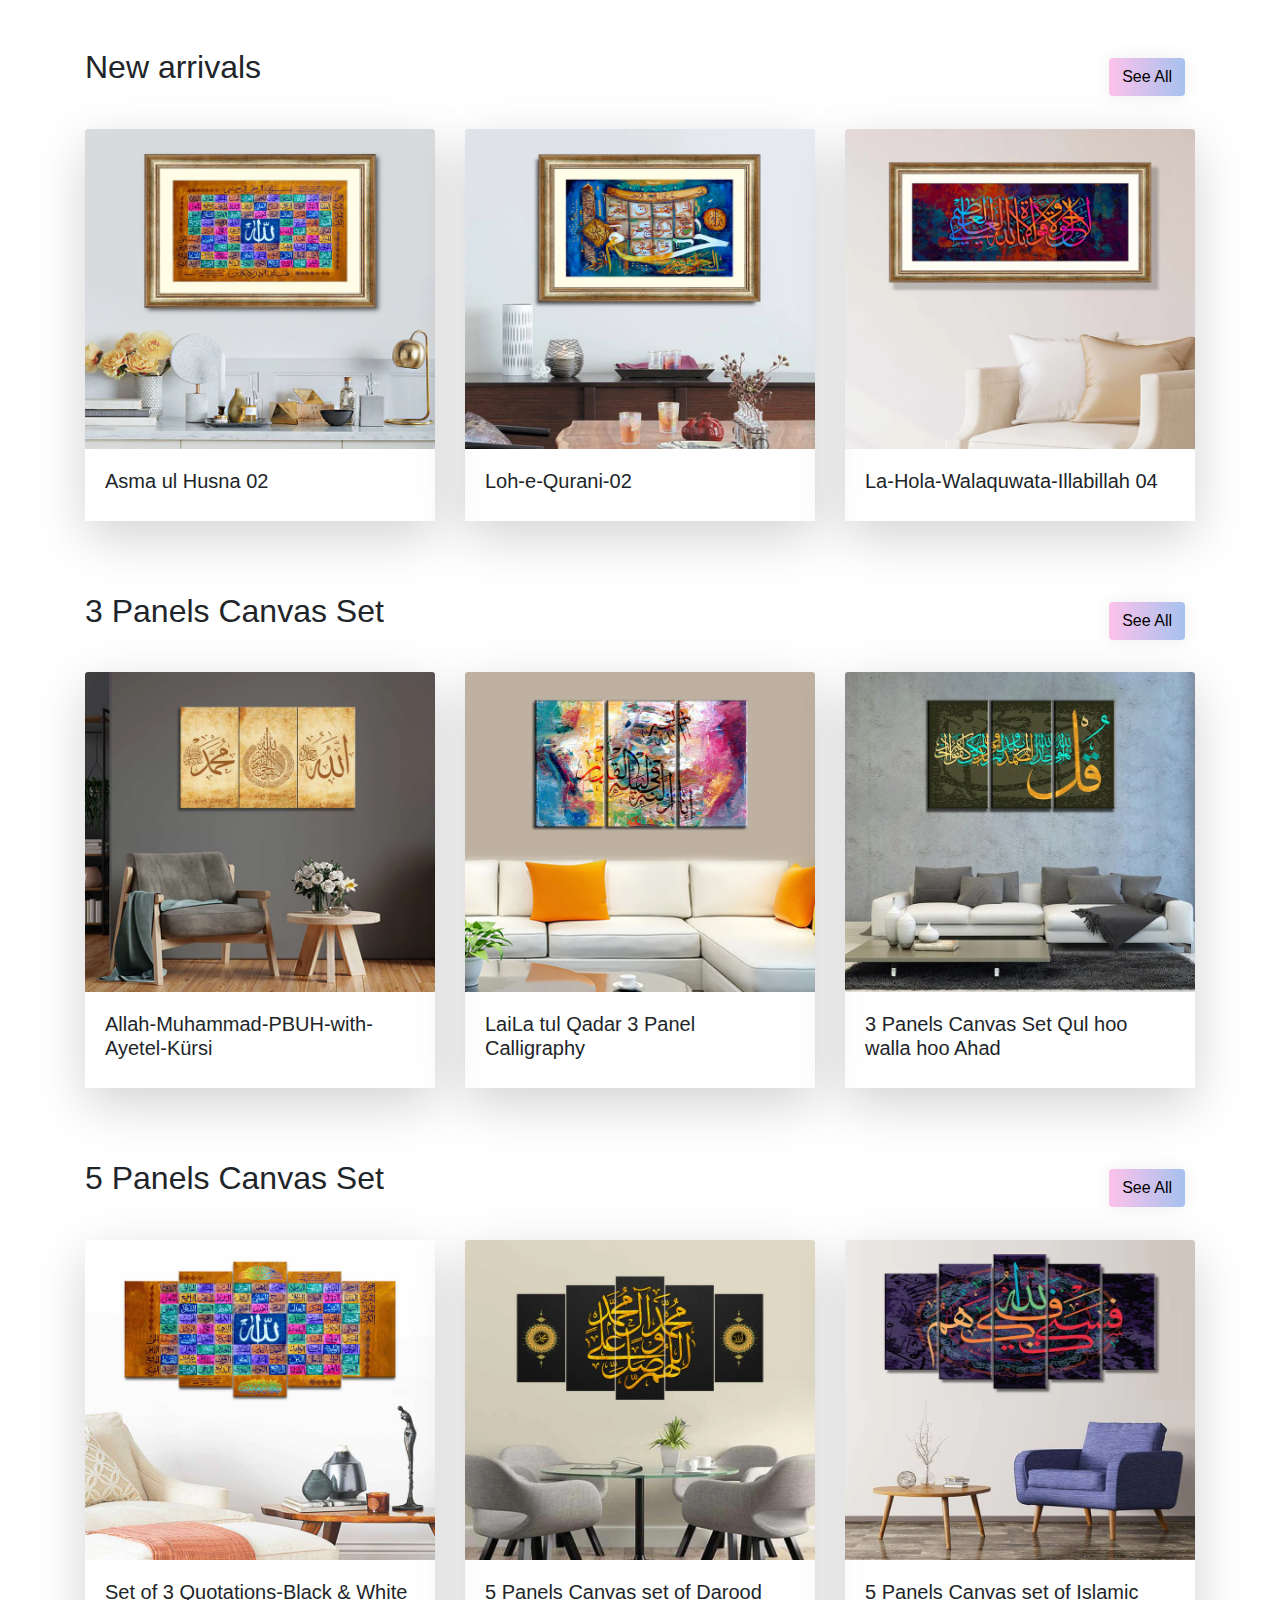
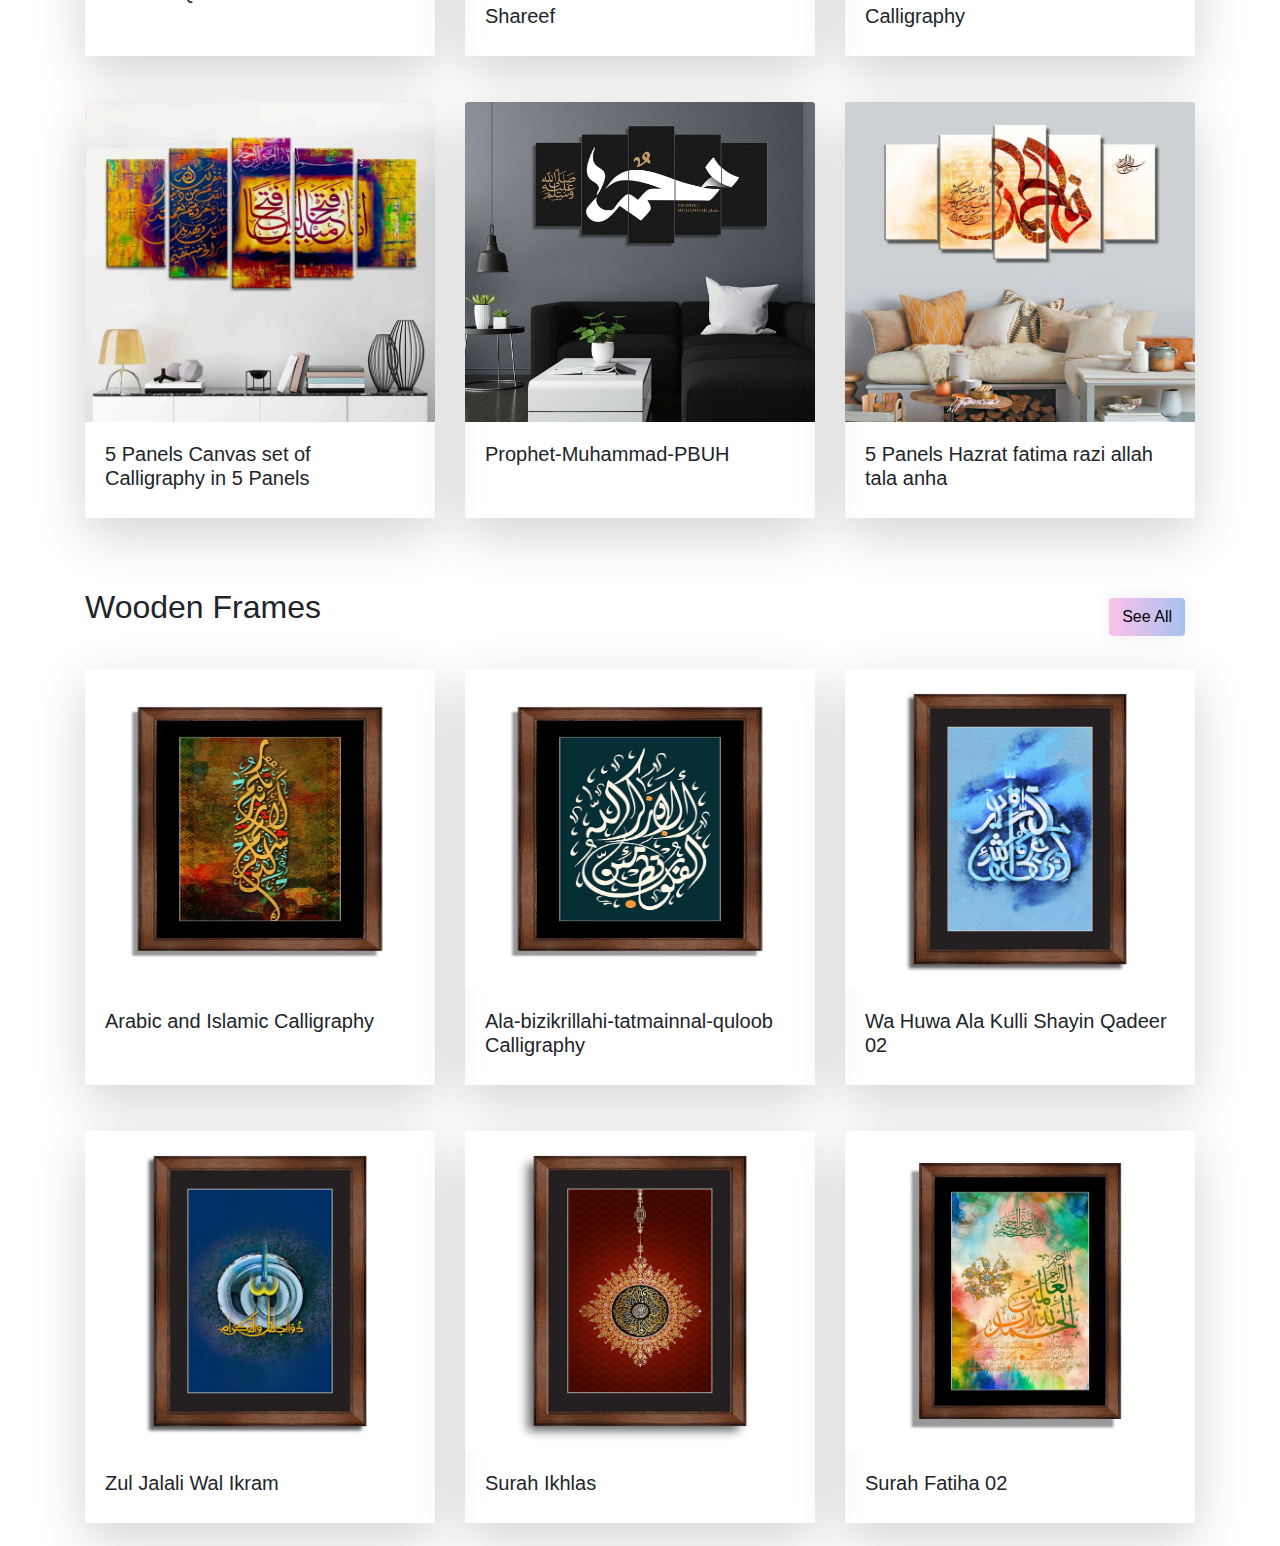
==== commit 54b1059e: "k" ====
--- a/index.html
+++ b/index.html
@@ -6,10 +6,10 @@
     <meta name="viewport" content="width=device-width, initial-scale=1.0" />
     <title>Cards</title>
     <link rel="stylesheet" href="style.css">
-    <link rel="stylesheet" href="bootstrap-5.0.2-dist/css/bootstrap.min.css" />
+    <link rel="stylesheet" href="bootstrap4/css/bootstrap.min.css"/>
     <script src="jquery-3.5.1.min.js"></script>
     <script src="https://code.jquery.com/jquery-3.5.1.min.js"></script>
-    <script src="bootstrap-5.0.2-dist/js/bootstrap.min.js"></script>
+    <script src="bootstrap4/js/bootstrap.min.js"></script>
   </head>
   <body>
     <!-- new arrivals start -->
@@ -18,7 +18,9 @@
       <div class="container mt-5">
         <div class="top">
           <h2 class="right">New arrivals</h2>
-          <button id="btarr" class="btn bt left">See All</button>
+          <div class="left">
+          <button id="btarrival" class="btn bt">See All</button>
+        </div>
         </div>
         <div class="row" id="arrnew"></div>
       </div>
@@ -36,8 +38,6 @@
         <div class="card-body container-fluid">
           <h5>` +arrayar[i].name +
             `</h5>
-          <p class="color">` + arrayar[i].price +
-            `</p>
         </div>
       </div>
       </div>`
@@ -50,13 +50,18 @@
     <!-- 3-panel canvas start -->
     <section id="threepanel">
       <div class="container mt-5">
-        <div class="top"><h2 class="right">3 Panels Canvas Set</h2>
-          <a href="" class="left"><button class="btn bt">See All</button></a></div>
-        <div class="row" id="three"></div>
+        <div class="top">
+          <h2 class="right">3 Panels Canvas Set</h2>
+          <div class="left">
+            <button id="btthree" class="btn bt">See All</button>
+          </div>
+        </div>
+        <div class="row" id="threesets">
+        </div>
       </div>
       <script>
         $.getJSON("./data/threepanel.json", (arraythree)=>{
-          let three = document.querySelector("#three");
+          let three = document.querySelector("#threesets");
         for (let i = 0; i<arraythree.length; i++) {
           three.innerHTML +=
             ` <div class="col-md-4 col-sm-6 pd display">
@@ -68,8 +73,6 @@
         <div class="card-body container-fluid">
           <h5>` +arraythree[i].name +
             `</h5>
-          <p class="color">` + arraythree[i].price +
-            `</p>
         </div>
       </div>
       </div>`
@@ -80,7 +83,7 @@
     <!-- 3-panel canvas end -->
 
     <!-- 4-panel canvas start -->
-    <section id="fourpanel">
+    <!-- <section id="fourpanel">
       <div class="container mt-5">
         <div class="top"><h2 class="right">4 Panels Canvas Set</h2>
           <a href="" class="left"><button class="btn bt">See All</button></a></div>
@@ -100,15 +103,13 @@
         <div class="card-body container-fluid">
           <h5>` +arrayfour[i].name +
             `</h5>
-          <p class="color">` + arrayfour[i].price +
-            `</p>
-        </div>
-      </div>
-      </div>`
-        }
-        })
-        </script>
-    </section>
+        </div>
+      </div>
+      </div>`
+        }
+        })
+        </script>
+    </section> -->
     <!-- 4-panel canvas end -->
 
     <!-- 5-panel-canvas start -->
@@ -132,8 +133,6 @@
         <div class="card-body container-fluid">
           <h5>` +arrayfive[i].name +
             `</h5>
-          <p class="color">` + arrayfive[i].price +
-            `</p>
         </div>
       </div>
       </div>`
@@ -164,8 +163,6 @@
         <div class="card-body container-fluid">
           <h5>` +arraywood[i].name +
             `</h5>
-          <p class="color">` + arraywood[i].price +
-            `</p>
         </div>
       </div>
       </div>`
@@ -178,36 +175,51 @@
     <script>
       // new arrival jquery start
 
-      $(document).ready(function(){
-        $("#btarr").click(function(){
-          // $("#arrcard").html();
-          // $("#arrival").hide();
-          // $("#threepanel").hide();
-          // $("#fourpanel").hide();
-          // $("#fivepanel").hide();
-        })
-      })
-
-      // new arrival jquery end
-
-      const oldHtml = $("#arrival").html()
-      $(document).on("click", '#btarr', function(){
-        const currentBtn = $(this)
+      const oldHtmlarrival = $("#arrival").html()
+      $(document).on("click", '#btarrival', function(){
+        // const arrivalbtn = $(this)
         $.ajax({
-          type:"GET",
+          type:"get",
           url:"./views/new-arrivals.html",
           success:function(response) {
-            $('#arrival').html(response)
-            $("section").hide()
-            console.log(currentBtn.parents("section"))
-            $("#arrival").show()
+            $('#arrival').html(response);
+            $("section").hide();
+            // console.log(arrivalbtn.parents("section"))
+            $("#arrival").show();
           }
         })
       })
       $(document).on("click", "#btn-go-back-new-arr", function(){
-        $('#arrival').html(oldHtml)
-        $("section").show()
-      })
+        $('#arrival').html(oldHtmlarrival);
+        $("section").show();
+      })
+
+       // new arrival jquery end
+
+      //  three panel jquery start
+
+      const oldHtmlthree = $("#threepanel").html()
+      console.log(oldHtmlthree)
+      $(document).on("click", '#btthree', function(){
+        // const arrivalbtn = $(this)
+        $.ajax({
+          type:"get",
+          url:"./views/three-panel.html",
+          success:function(response) {
+            console.log('res', response)
+            $('#threepanel').html(response);
+            $("section").hide();
+            // console.log(arrivalbtn.parents("section"))
+            $("#threepanel").show();
+          }
+        })
+      })
+      $(document).on("click", "#btn-go-back-three", function(){
+        $('#threepanel').html(oldHtmlthree);
+        $("section").show();
+      })
+
+      //  three panel jquery end 
       
     </script>
     
--- a/style.css
+++ b/style.css
@@ -9,6 +9,25 @@
   .pd {
     padding: 2%;
   }
+  .panel{
+    background-size:cover;
+    background-repeat: no-repeat;
+    border: 30px solid white !important;
+  }
+  .threepanel{
+    background-image: url("images/t1.webp");
+    height: 25rem;
+  }
+  .fourpanel{
+    background-image:url("images/f1.webp");
+    height: 30rem;
+
+  }
+  .btncss{
+    position: relative;
+    top: 70%;
+    left:20%;
+  }
   .zoom:hover{
         /* -ms-transform: scale(1.2); 
         -webkit-transform: scale(1.2); */
@@ -16,22 +35,20 @@
          transition: transform 0.25s;
          overflow: hidden;
     }
-    .color{
-        color: red;
-    }
     /* card css end */
     .bt{
       margin: 10px;
       padding: 30px;
       text-align: center;
-      text-transform: uppercase;
+      /* text-transform: uppercase; */
       transition: 0.5s;
       background-size: 200% auto;
-      color: white;
+      color: black;
      /* text-shadow: 0px 0px 10px rgba(0,0,0,0.2);*/
       box-shadow: 0 0 20px #eee;
       border-radius: 10px;
       background-image: linear-gradient(to right, #fbc2eb 0%, #a6c1ee 51%, #fbc2eb 100%);
+
     }
     .btn:hover {
       background-position: right center; /* change the direction of the change here */
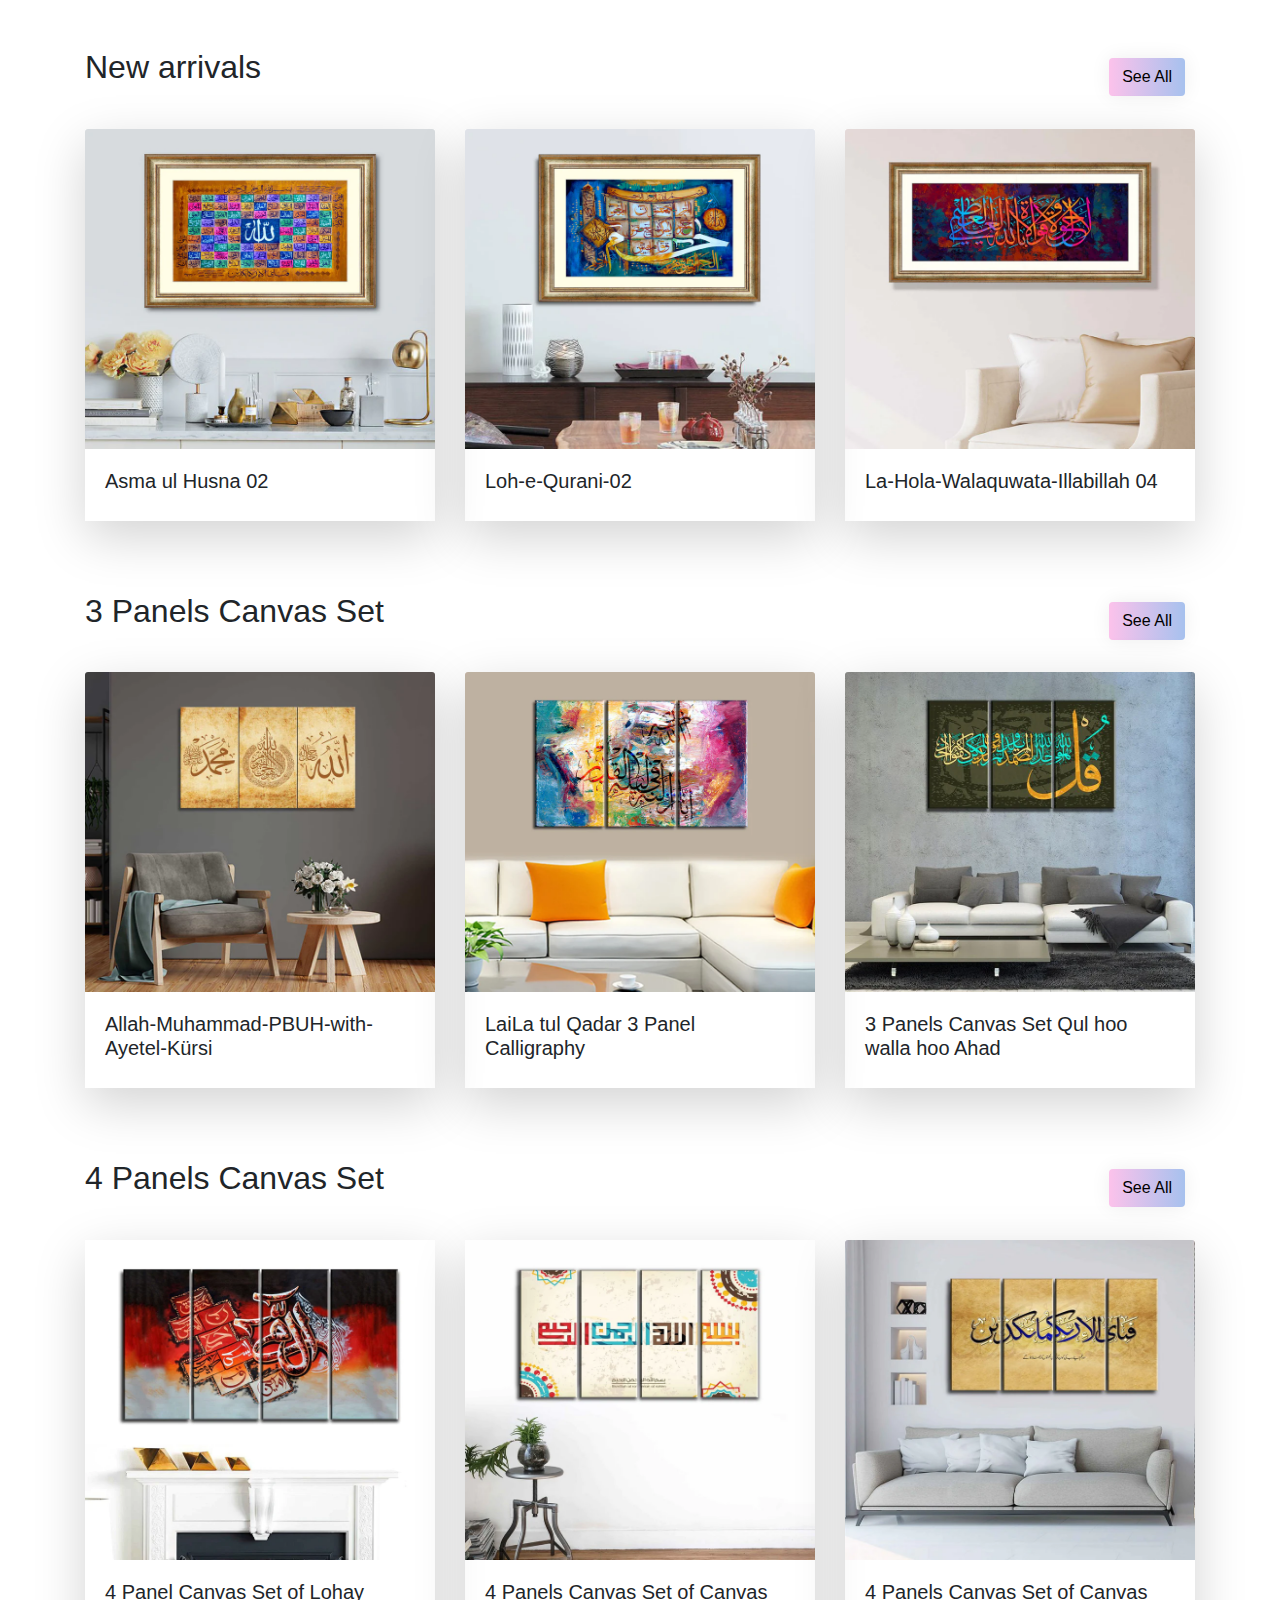
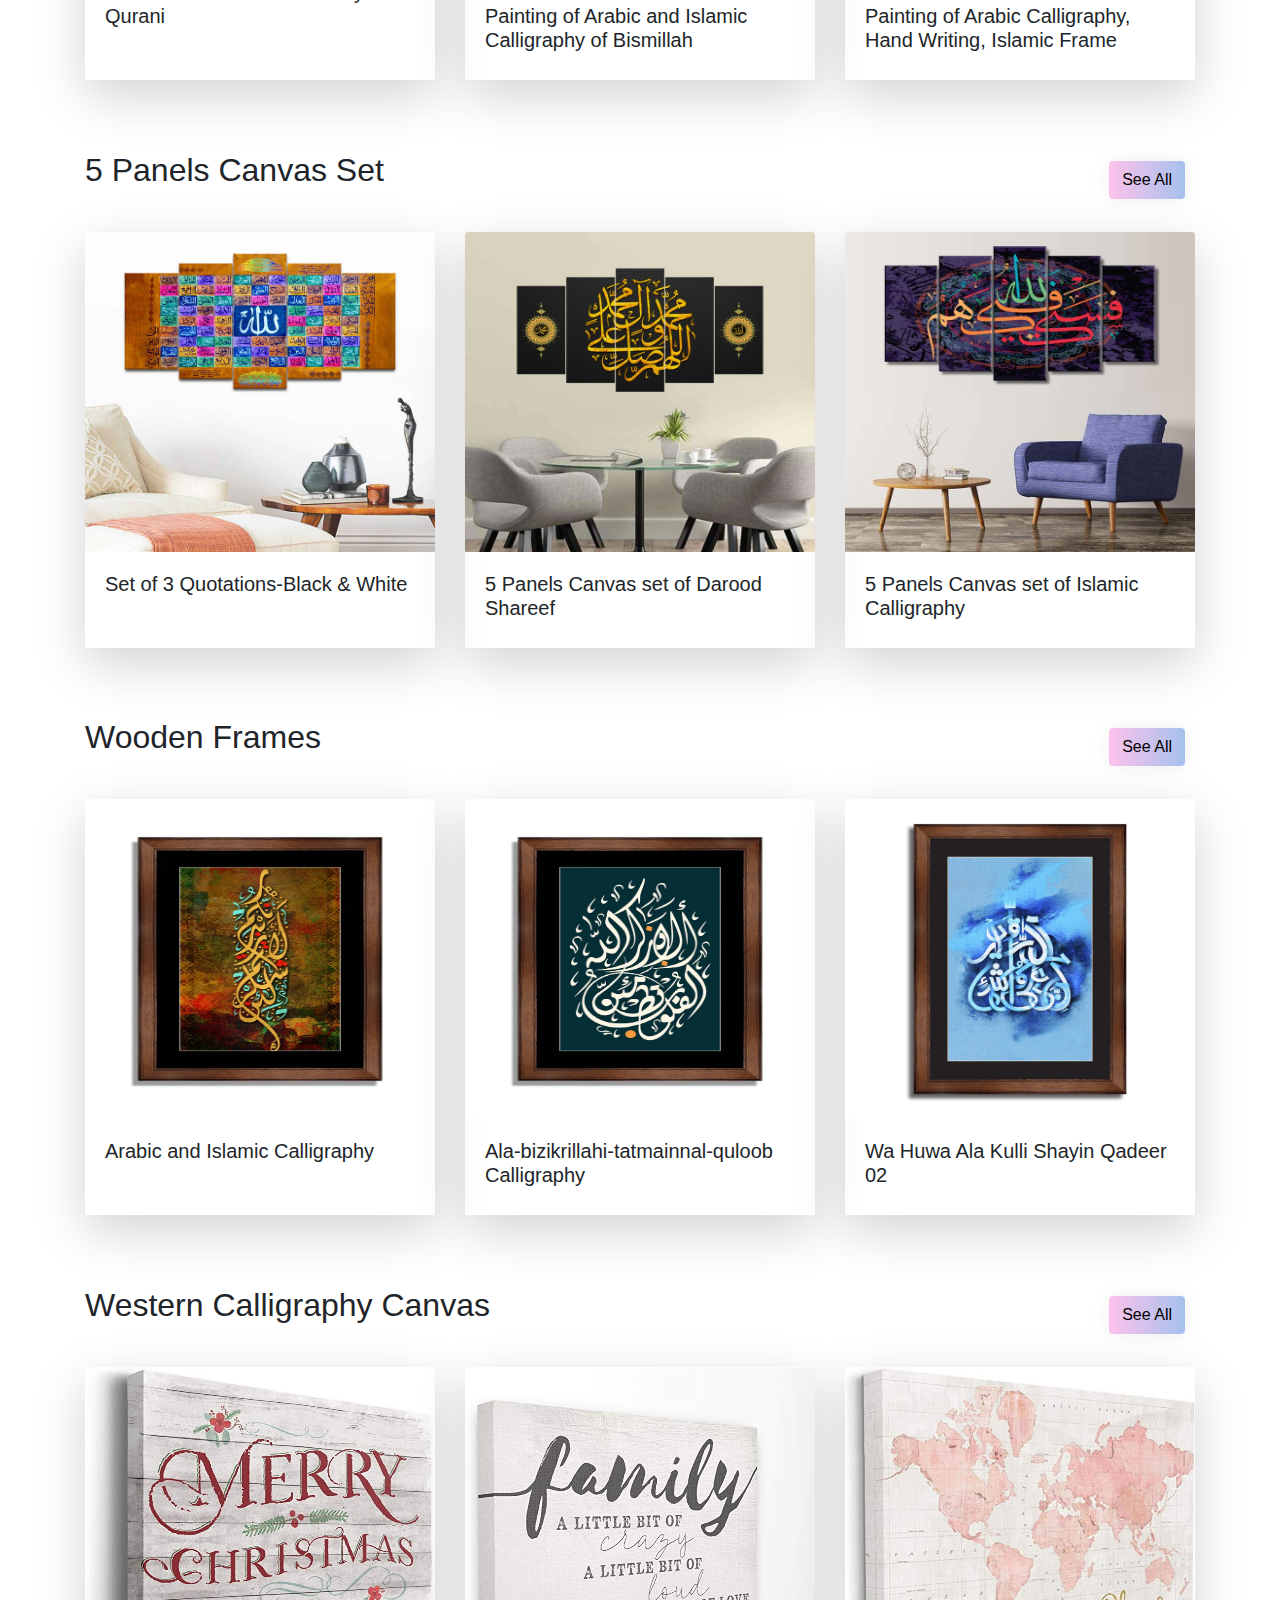
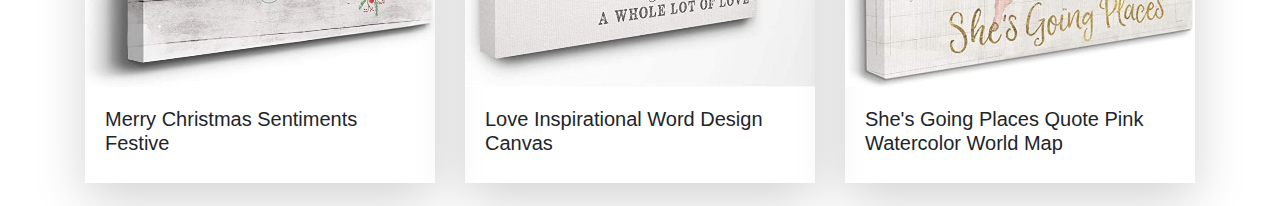
==== commit 3a59f67c: "k" ====
--- a/index.html
+++ b/index.html
@@ -12,8 +12,9 @@
     <script src="bootstrap4/js/bootstrap.min.js"></script>
   </head>
   <body>
-    <!-- new arrivals start -->
- 
+    <!-- arabic calligraphy -->
+    <div id="arabic-calligraphy">
+      <!-- new arrivals start -->
     <section id="arrival">
       <div class="container mt-5">
         <div class="top">
@@ -83,15 +84,16 @@
     <!-- 3-panel canvas end -->
 
     <!-- 4-panel canvas start -->
-    <!-- <section id="fourpanel">
+    <section id="fourpanel">
       <div class="container mt-5">
         <div class="top"><h2 class="right">4 Panels Canvas Set</h2>
-          <a href="" class="left"><button class="btn bt">See All</button></a></div>
-        <div class="row" id="four"></div>
+          <div class="left"><button id="btfour" class="btn bt">See All</button>
+          </div></div>
+        <div class="row" id="foursets"></div>
       </div>
       <script>
         $.getJSON("./data/fourpanel.json", (arrayfour)=>{
-          let four = document.querySelector("#four");
+          let four = document.querySelector("#foursets");
         for (let i = 0; i<arrayfour.length; i++) {
           four.innerHTML +=
             ` <div class="col-md-4 col-sm-6 pd display">
@@ -109,19 +111,20 @@
         }
         })
         </script>
-    </section> -->
+    </section>
     <!-- 4-panel canvas end -->
 
     <!-- 5-panel-canvas start -->
     <section id="fivepanel">
       <div class="container mt-5">
         <div class="top"><h2 class="right">5 Panels Canvas Set</h2>
-          <a href="" class="left"><button class="btn bt">See All</button></a></div>
-        <div class="row" id="five"></div>
+          <div class="left"><button id="btfive" class="btn bt">See All</button>
+          </div></div>
+        <div class="row" id="fivesets"></div>
       </div>
       <script>
         $.getJSON("./data/fivepanel.json", (arrayfive)=>{
-          let five = document.querySelector("#five");
+          let five = document.querySelector("#fivesets");
         for (let i = 0; i<arrayfive.length; i++) {
           five.innerHTML +=
             ` <div class="col-md-4 col-sm-6 pd display">
@@ -146,7 +149,8 @@
     <section id="wooden">
       <div class="container mt-5">
         <div class="top"><h2 class="right">Wooden Frames</h2>
-          <a href="" class="left"><button class="btn bt">See All</button></a></div>
+          <div class="left"><button id="btwood" class="btn bt">See All</button>
+          </div></div>
         <div class="row" id="wood"></div>
       </div>
       <script>
@@ -171,6 +175,39 @@
         </script>
     </section>
     <!-- wooden frames end -->
+  </div>
+  <!-- arabic calligraphy end -->
+
+  <!-- western calligraphy start -->
+  <section id="western">
+    <div class="container mt-5">
+      <div class="top"><h2 class="right">Western Calligraphy Canvas</h2>
+        <div class="left"><button id="btwest" class="btn bt">See All</button>
+        </div></div>
+      <div class="row" id="west"></div>
+    </div>
+    <script>
+      $.getJSON("./data/main1.json", (arraywest)=>{
+        let west = document.querySelector("#west");
+      for (let i = 0; i<arraywest.length; i++) {
+        west.innerHTML +=
+          ` <div class="col-md-4 col-sm-6 pd display">
+                      <div class="shadow-lg" style="width: 25rem;overflow:hidden">
+                <div class="zoom">
+         <a href=""><img src="`+ arraywest[i].image +
+          `" class="card-img-top w-100" style="height:20rem" alt="..."></a>
+      </div>
+      <div class="card-body container-fluid">
+        <h5>` +arraywest[i].name +
+          `</h5>
+      </div>
+    </div>
+    </div>`
+      }
+      })
+      </script>
+  </section>
+  <!-- western calligraphy end -->
 
     <script>
       // new arrival jquery start
@@ -199,14 +236,14 @@
       //  three panel jquery start
 
       const oldHtmlthree = $("#threepanel").html()
-      console.log(oldHtmlthree)
+      // console.log(oldHtmlthree)
       $(document).on("click", '#btthree', function(){
         // const arrivalbtn = $(this)
         $.ajax({
           type:"get",
           url:"./views/three-panel.html",
           success:function(response) {
-            console.log('res', response)
+            // console.log('res', response)
             $('#threepanel').html(response);
             $("section").hide();
             // console.log(arrivalbtn.parents("section"))
@@ -220,6 +257,83 @@
       })
 
       //  three panel jquery end 
+
+      // four panel jquery start
+      const oldHtmlfour = $("#fourpanel").html();
+      $(document).on("click", "#btfour", function(){
+        $.ajax({
+          type:"get",
+          url:"./views/four-panel.html",
+          success:function(response){
+            $("#fourpanel").html(response);
+            $("section").hide();
+            $("#fourpanel").show();
+          }
+        })
+      })
+      $(document).on("click", "#btn-go-back-four", function(){
+        $("#fourpanel").html(oldHtmlfour);
+        $("section").show();
+      })
+      // four panel jquery end
+
+      // five panel jquery start
+      const oldHtmlfive = $("#fivepanel").html();
+      // console.log(oldHtmlfive);
+      $(document).on("click", "#btfive", function(){
+        $.ajax({
+          type:"get",
+          url:"./views/five-panel.html",
+          success:function(response){
+            $("#fivepanel").html(response);
+            $("section").hide();
+            $("#fivepanel").show();
+          }
+        })
+      })
+      $(document).on("click", "#btn-go-back-five", function(){
+        $("#fivepanel").html(oldHtmlfive);
+        $("section").show();
+      })
+      // five panel jquery end
+
+      // wooden jquery start
+      const oldHtmlwooden = $("#wooden").html();
+      $(document).on("click", "#btwood", function(){
+        $.ajax({
+          type:"get",
+          url:"./views/wooden.html",
+          success:function(response){
+            $("#wooden").html(response);
+            $("section").hide();
+            $("#wooden").show();
+          }
+        })
+      })
+      $(document).on("click", "#btn-go-back-wood", function(){
+        $("#wooden").html(oldHtmlwooden);
+        $("section").show();
+      })
+      // wooden jquery end
+
+      // west jquery start
+      const oldHtmlwest = $("#western").html();
+      $(document).on("click", "#btwest", function(){
+        $.ajax({
+          type:"get",
+          url:"./views/west.html",
+          success:function(response){
+            $("#western").html(response);
+            $("section").hide();
+            $("#western").show();
+          }
+        })
+      })
+      $(document).on("click", "#btn-go-back-west", function(){
+        $("#western").html(oldHtmlwest);
+        $("section").show();
+      })
+      // west jquery end
       
     </script>
     
--- a/style.css
+++ b/style.css
@@ -64,6 +64,57 @@
       width: 50%;
       text-align-last: left ;
     }
-    /* #arrcard{
-      display: none;
-    } */+    /* arabicfonts css start */
+    .afonts{
+      background-image: linear-gradient(to right, #fbc2eb 0%, #a6c1ee 51%, #fbc2eb 100%);
+    }
+    .font1arab{
+      background-color: #d1d9e5;
+      height: 7rem;
+      margin: 2%;
+      padding: 2%;
+      border-radius: 20px;
+    }
+    .a1{
+      font-family:IBM Plex Sans Arabic;
+    }
+    .a2{
+      font-family:Noto Naskh Arabic;
+    }
+    .a3{
+      font-family: Noto Sans Arabic;
+    }
+    .a4{
+      font-family:Noto Kufi Arabic;
+    }
+    /* arabicfonts css end */
+
+    /* west font css start */
+    .w1{
+      font-family: Noto Serif Display;
+    }
+    .w2{
+      font-family: Audiowide;
+    }
+    .w3{
+      font-family: Sofia;
+    }
+    .w4{
+      font-family: Noto Sans Symbols;
+    }
+    /* west font css end */
+
+    /* east font css start */
+    .e1{
+      font-family: Noto Sans Simplified Chinese;
+    }
+    .e2{
+      font-family: Noto Sans Traditional Chinese;
+    }
+    .e3{
+      font-family: Noto Serif Traditional Chinese;
+    }
+    .e4{
+      font-family: Noto Serif Simplified Chinese;
+    }
+    /* east font css end */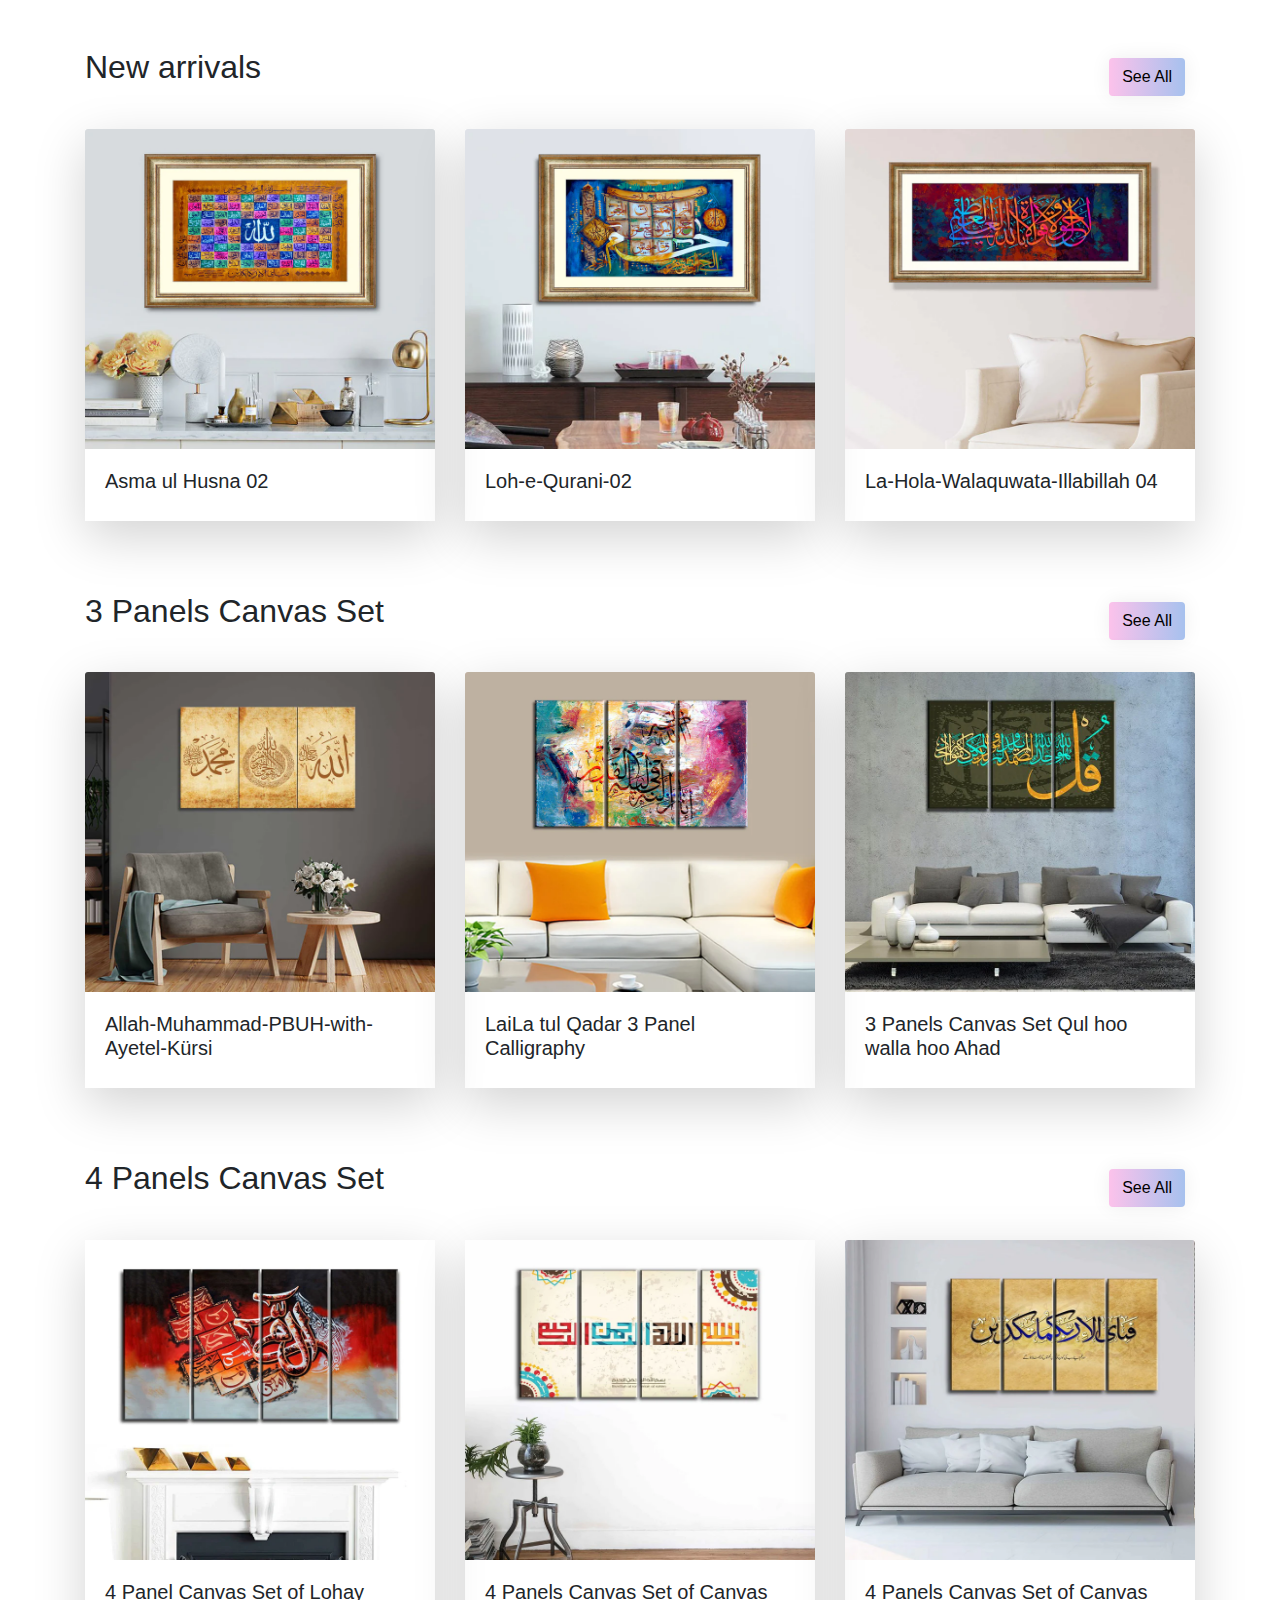
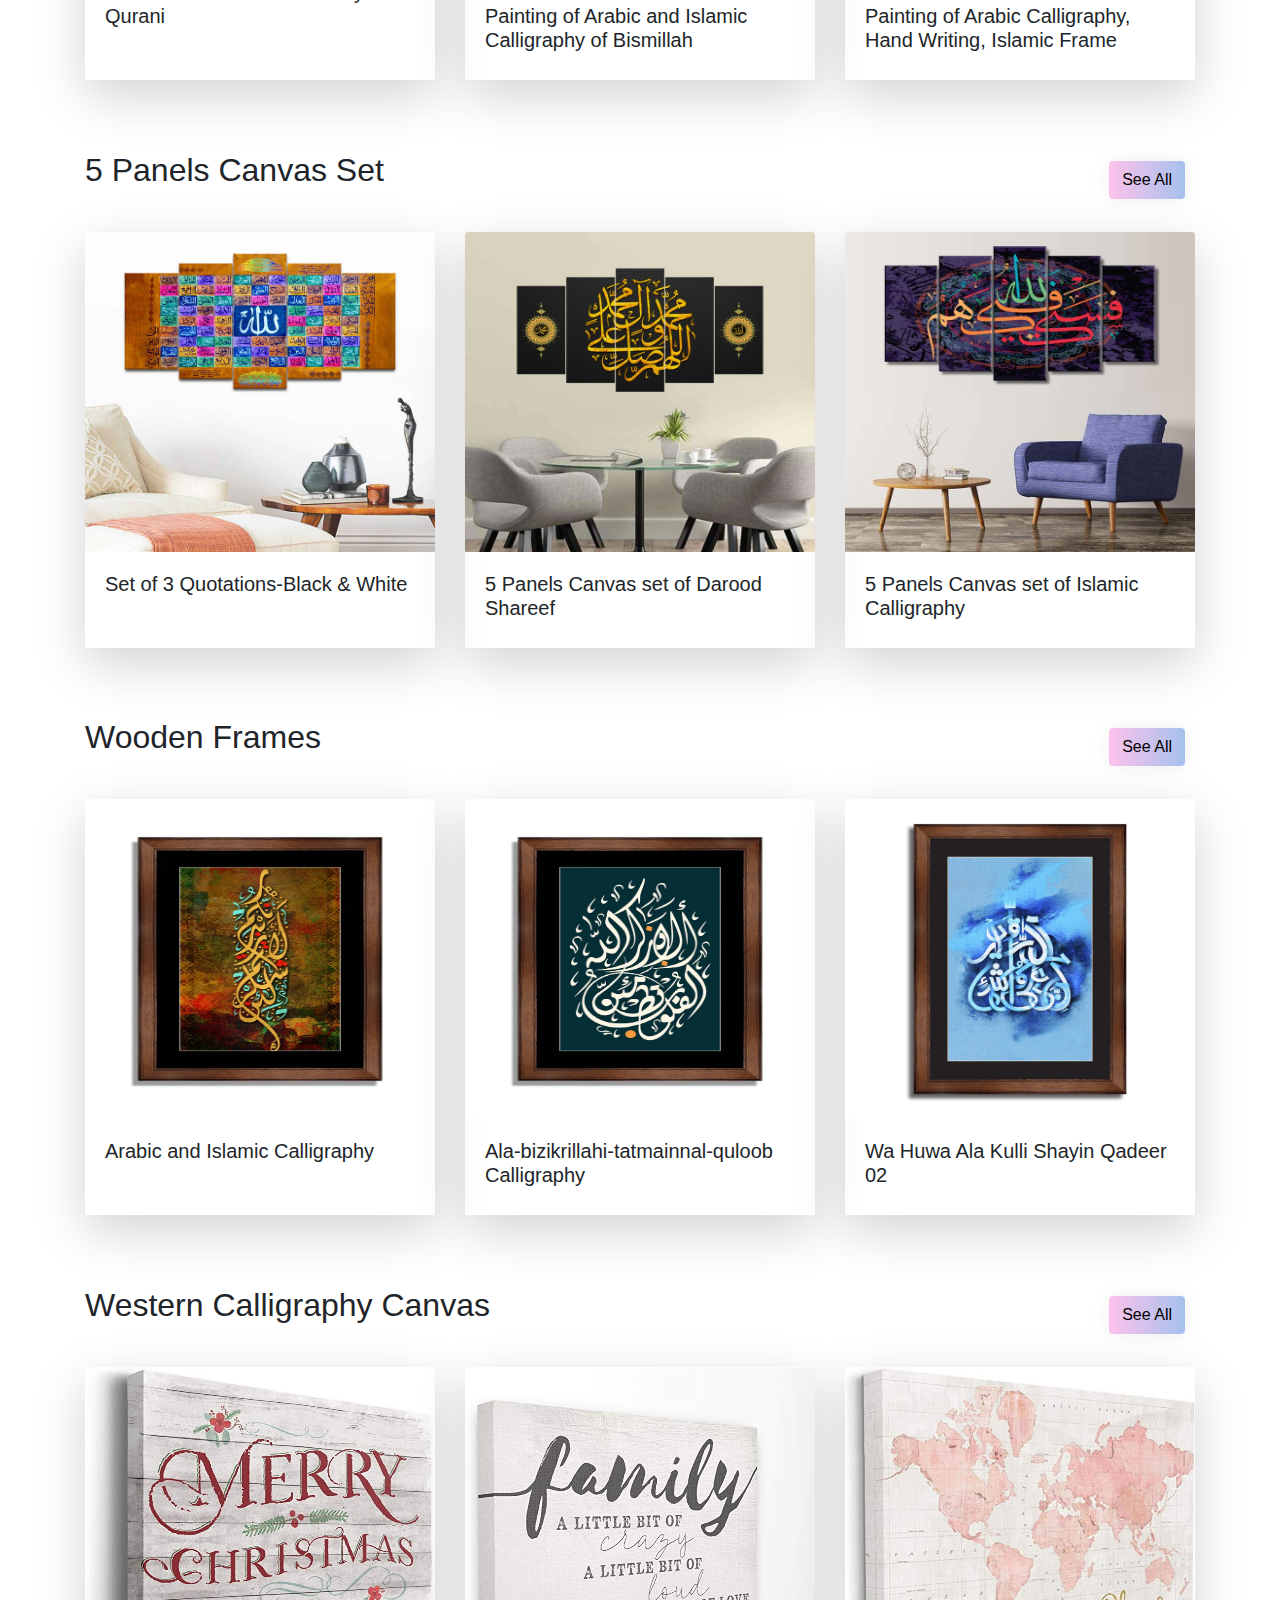
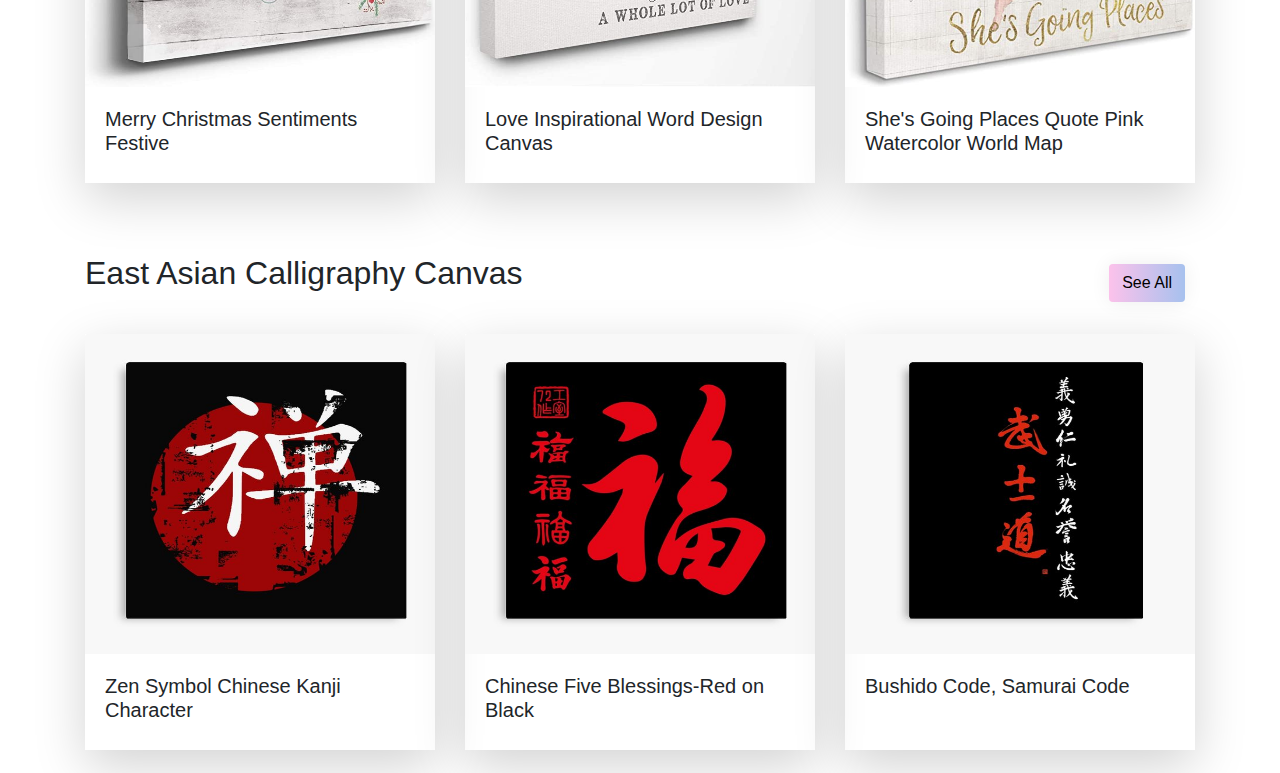
==== commit 6479a189: "k" ====
--- a/index.html
+++ b/index.html
@@ -209,6 +209,37 @@
   </section>
   <!-- western calligraphy end -->
 
+  <!-- east asian calligraphy start -->
+  <section id="eastasian">
+    <div class="container mt-5">
+      <div class="top"><h2 class="right">East Asian Calligraphy Canvas</h2>
+        <div class="left"><button id="bteast" class="btn bt">See All</button>
+        </div></div>
+      <div class="row" id="east"></div>
+    </div>
+    <script>
+      $.getJSON("./data/main2.json", (arrayeast)=>{
+        let east = document.querySelector("#east");
+      for (let i = 0; i<arrayeast.length; i++) {
+        east.innerHTML +=
+          ` <div class="col-md-4 col-sm-6 pd display">
+                      <div class="shadow-lg" style="width: 25rem;overflow:hidden">
+                <div class="zoom">
+         <a href=""><img src="`+ arrayeast[i].image +
+          `" class="card-img-top w-100" style="height:20rem" alt="..."></a>
+      </div>
+      <div class="card-body container-fluid">
+        <h5>` +arrayeast[i].name +
+          `</h5>
+      </div>
+    </div>
+    </div>`
+      }
+      })
+      </script>
+  </section>
+  <!-- east asian calligraphy end -->
+
     <script>
       // new arrival jquery start
 
@@ -334,6 +365,25 @@
         $("section").show();
       })
       // west jquery end
+
+      // eastasian jquery start
+      const oldHtmleast = $("#eastasian").html();
+      $(document).on("click", "#bteast", function(){
+        $.ajax({
+          type:"get",
+          url:"./views/east.html",
+          success:function(response){
+            $("#eastasian").html(response),
+            $("section").hide();
+            $("#eastasian").show();
+          }
+        })
+      })
+      $(document).on("click", "#btn-go-back-east", function(){
+        $("#eastasian").html(oldHtmleast);
+        $("section").show();
+      })
+      // eastasian jquery end
       
     </script>
     
